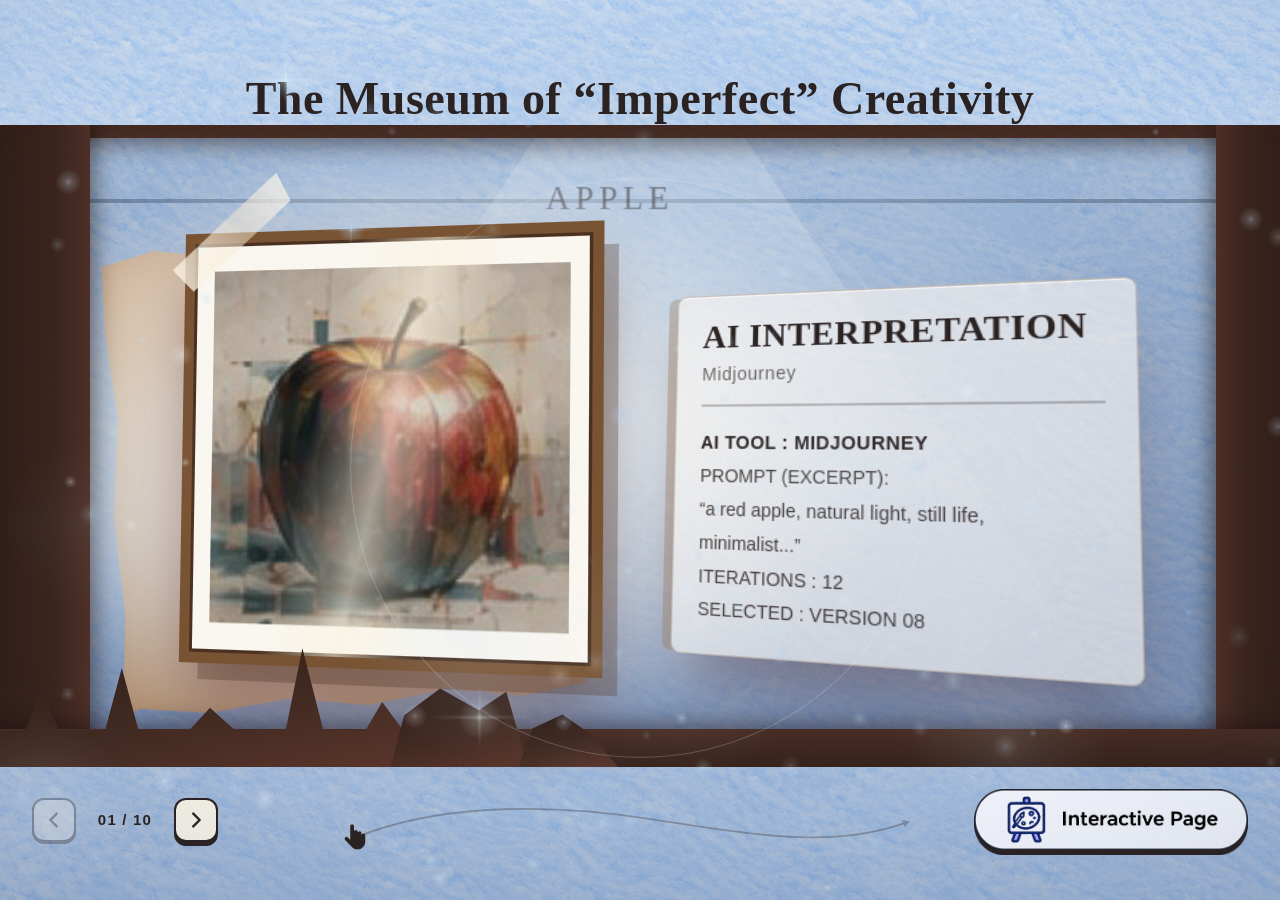
==== no-voice/index.html @ 08e8358e "The Museum of Imperfect Creativity - static site" ====
<!DOCTYPE html>
<html lang="en">
<head>
  <meta charset="UTF-8">
  <meta name="viewport" content="width=device-width, initial-scale=1.0">
  <title>The Museum of “Imperfect” Creativity</title>
  <link rel="stylesheet" href="style.css">
</head>
<body>

  <!-- 页面一：展厅，单件聚焦陈列 -->
  <section id="page-gallery" class="page is-active">
    <!-- 氛围粒子层：浮尘 / 光斑 / 换场爆发，纯 canvas 绘制，不吃点击 -->
    <canvas class="fx-canvas" id="fxCanvas" aria-hidden="true"></canvas>

    <h1 class="gallery-title">The Museum of “Imperfect” Creativity</h1>

    <div class="gallery">
      <!-- 3D 舞台：perspective 决定镜头焦距；.carousel 必须保持 preserve-3d，
           否则各层的 translateZ 会被压平，整套纵深就没了。
           展品由 script.js 生成，每件是一叠景深不同的平面，摄影机沿 Z 轴推进。 -->
      <div class="stage" id="stage">
        <!-- 展墙：整场展览共用的一面墙，不跟着展品换。
             挂镜线 + 踢脚线两条硬边横线是「这是一个房间」最省的交代，
             而且它们会随镜头轻微横移 —— 一眼就看得出镜头在动。 -->
        <div class="room" aria-hidden="true">
          <span class="room-wall"></span>
        </div>

        <div class="carousel" id="carousel">
          <button class="add-btn icon-btn" id="addBtn" type="button" aria-label="Submit Your Contribution">
            <img class="button-icon" src="image/button-contribute.png" alt="" draggable="false">
            <span class="add-tip">Submit Your Contribution</span>
          </button>
        </div>

        <!-- 前景剪影层 = 房间的边框。它永远挡在展品之前：
             天花横梁、左右门柱、地台、左下角探进来的一枝。
             硬边 + 投影 + 遮挡，这才是纵深；换场时它们按各自的速度横移，
             于是镜头一动，整个房间就在展品前面错开。 -->
        <div class="fg-layer" aria-hidden="true">
          <span class="fg fg-top"></span>
          <span class="fg fg-left"></span>
          <span class="fg fg-right"></span>
          <span class="fg fg-floor"></span>
          <!-- 最前排的一撮碎片剪影：永远压在展品之前。
               参考片里每一场都有一排深色剪影钉在画面下缘（观众 / 道具），
               那是最便宜也最有效的「我在前面还有一层」的交代。 -->
          <span class="fg fg-shard fg-shard-a"></span>
          <span class="fg fg-shard fg-shard-b"></span>
          <span class="fg fg-shard fg-shard-c"></span>
          <!-- 换场时横掠过去的撕纸：把上一件与下一件的交接整块盖掉 -->
          <span class="fg fg-wipe"></span>
        </div>
      </div>

      <!-- 换场闪光：换到下一件时的一记「快门」，压在展品之上、粒子之下 -->
      <div class="fx-flash" id="fxFlash" aria-hidden="true"></div>

      <div class="progress-bar">
        <!-- 分步导航：一格一步，走完展墙正好到投稿按钮 -->
        <div class="step-nav">
          <button class="step-btn" id="prevStep" type="button" aria-label="Previous work">
            <svg viewBox="0 0 24 24" aria-hidden="true"><path d="M15 5l-7 7 7 7"/></svg>
          </button>
          <p class="step-count" aria-live="polite"><span class="num" id="stepNow">05</span> / <span id="stepTotal">11</span></p>
          <button class="step-btn" id="nextStep" type="button" aria-label="Next work">
            <svg viewBox="0 0 24 24" aria-hidden="true"><path d="M9 5l7 7-7 7"/></svg>
          </button>
        </div>

        <!-- 手绘波浪进度条：小手随步进沿曲线移动 -->
        <svg class="progress" viewBox="0 0 1000 130" aria-hidden="true">
          <defs>
            <marker id="arrow" viewBox="0 0 10 10" refX="5" refY="5" markerWidth="4" markerHeight="4" orient="auto-start-reverse">
              <path d="M0 0L10 5L0 10z"/>
            </marker>
          </defs>
          <path class="progress-track" id="progressTrack" d="M40 95 C160 45 330 35 520 65 S820 110 930 70" marker-start="url(#arrow)" marker-end="url(#arrow)"/>
          <path class="progress-fill" id="progressFill" d="M40 95 C160 45 330 35 520 65 S820 110 930 70"/>
          <g class="progress-hand" id="progressHand">
            <!-- 透明圆：扩大小手的拖动热区 -->
            <circle r="26" fill="transparent"/>
            <g transform="translate(-20 -22) scale(0.04)">
              <path d="M846.742 373.124c-41.878 0-76.094 34.446-76.094 76.624v-89.406c0-42.178-34.198-76.623-76.094-76.623-41.86 0-76.076 34.445-76.076 76.623v-54.554c0-42.161-34.198-76.624-76.093-76.624-41.879 0-76.077 34.463-76.077 76.624V79.236c0-42.178-34.198-76.623-76.093-76.623-41.878 0-76.094 34.445-76.094 76.623v547.84l-89.865-90.535a78.742 78.742 0 0 0-111.616 0c-30.702 30.896-30.702 81.478 0 112.393L361.49 899.53c57.909 71.998 146.714 118.148 246.024 118.148 169.278 0 307.642-133.596 315.534-301.426h0.441V449.536c-0.653-41.737-34.869-76.412-76.747-76.412z"/>
            </g>
          </g>
        </svg>

        <button class="progress-icon" id="progressIcon" type="button" aria-label="Interactive Page">
          <img src="image/progress-button.png" alt="" width="1230" height="275" draggable="false">
        </button>
      </div>
    </div>
  </section>

  <!-- 页面二：画布，在碎片底图上自由涂画 -->
  <section id="page-detail" class="page">
    <header class="studio-head">
      <button class="icon-btn" id="backBtn" type="button" aria-label="Back" title="Back">
        <img class="button-icon" src="image/back.png" alt="" draggable="false">
        <span class="btn-tip">Back</span></button>
      <div class="studio-actions">
        <button class="icon-btn" id="downloadBtn" type="button" aria-label="Download" title="Download">
          <img class="button-icon" src="image/button-download.png" alt="" draggable="false">
          <span class="btn-tip">Download</span></button>
        <button class="icon-btn" id="uploadBtn" type="button" aria-label="Upload" title="Upload">
          <img class="button-icon" src="image/button-upload.png" alt="" draggable="false">
          <span class="btn-tip">Upload</span></button>
      </div>
    </header>

    <div class="studio-body">
      <img class="studio-logo" src="ico.png" alt="Broken jug">
      <!-- 两层画布：底层放碎片底图，上层是用户笔迹（橡皮只擦上层） -->
      <div class="canvas-wrap">
        <canvas id="baseCanvas" width="1200" height="800"></canvas>
        <canvas id="drawCanvas" width="1200" height="800"></canvas>
      </div>

      <div class="toolbar">
        <button class="tool-btn icon-btn is-active" type="button" data-tool="pencil" aria-label="Pencil" title="Pencil" aria-pressed="true">
          <img class="button-icon" src="image/button-brush.png" alt="" draggable="false">
          <span class="btn-tip">Pencil</span></button>
        <button class="tool-btn icon-btn" type="button" data-tool="eraser" aria-label="Eraser" title="Eraser" aria-pressed="false">
          <img class="button-icon" src="image/button-eraser.png" alt="" draggable="false">
          <span class="btn-tip">Eraser</span></button>
      </div>
    </div>
  </section>

  <!-- 上传弹窗：Reflection 表单 -->
  <div class="modal" id="reflectModal">
    <form class="modal-box" id="reflectForm">
      <button class="modal-close" id="modalClose" type="button" aria-label="Close">
        <svg viewBox="0 0 24 24"><path d="M6 6l12 12M18 6L6 18"/></svg>
      </button>

      <p class="modal-step">REFLECTION</p>
      <h2 class="modal-title">What influenced your design?</h2>

      <p class="modal-label">Select one or more</p>
      <!-- 云朵选项由 script.js 生成 -->
      <div class="cloud-options" id="cloudOptions"></div>

      <p class="modal-label">Tell us more (optional)</p>
      <div class="story-box">
        <textarea id="storyInput" maxlength="300" placeholder="Share the story, feeling, or idea behind your design..."></textarea>
        <span class="story-count" id="storyCount">0 / 300</span>
      </div>

      <p class="modal-label">Add reference images (optional)</p>
      <label class="dropzone" id="dropzone">
        <input type="file" id="fileInput" accept="image/png,image/jpeg" multiple hidden>
        <svg viewBox="0 0 24 24"><path d="M12 15V4M7 9l5-5 5 5M5 15v5h14v-5"/></svg>
        <strong>Click to upload or drag images here</strong>
        <small>JPG, PNG : Max 10 MB</small>
      </label>
      <div class="thumbs" id="thumbs"></div>

      <div class="modal-actions">
        <button class="pill-btn" id="skipBtn" type="button">Skip</button>
        <button class="pill-btn is-primary" type="submit">Submit</button>
      </div>
    </form>
  </div>

  <!-- 对比弹窗：提交 Reflection 后出现，人类作品 vs 两个 AI 版本 -->
  <div class="modal" id="compareModal">
    <div class="modal-box compare-box">
      <button class="modal-close" id="compareClose" type="button" aria-label="Close">
        <svg viewBox="0 0 24 24"><path d="M6 6l12 12M18 6L6 18"/></svg>
      </button>

      <div class="compare-cols">
        <div class="compare-col">
          <h3>YOUR INTERPRETATION</h3>
          <p class="compare-sub">&nbsp;</p>
          <div class="compare-img"><img id="humanImg" src="image/ai-human.png" alt="Human interpretation"></div>
          <!-- NOTE: 常显，用户填写的内容展示在下方 -->
          <div class="compare-info" id="humanInfo">
            <p>NOTE:<br><span id="humanNote"></span></p>
          </div>
        </div>
        <div class="compare-col">
          <h3>AI INTERPRETATION</h3>
          <p class="compare-sub">ChatGPT</p>
          <div class="compare-img"><img src="image/ai-chatgpt.jpg" alt="ChatGPT interpretation"></div>
          <div class="compare-info">
            <p>AI TOOL: CHATGPT</p>
            <p>PROMPT (EXCERPT)::<br>"Turn the pottery shard into a handmade brooch with ribbon, flower and safety pin..."</p>
            <p>ITERATIONS: 6</p>
            <p>SELECTED: VERSION 02</p>
          </div>
        </div>
        <div class="compare-col">
          <h3>AI INTERPRETATION</h3>
          <p class="compare-sub">Midjourney</p>
          <div class="compare-img"><img src="image/ai-midjourney.jpg" alt="Midjourney interpretation"></div>
          <div class="compare-info">
            <p>AI TOOL: MIDJOURNEY</p>
            <p>PROMPT (EXCERPT)::<br>"Reimagine the pottery shard as a small floating garden with moss, flowers and miniature steps..."</p>
            <p>ITERATIONS: 8</p>
            <p>SELECTED: VERSION 05</p>
          </div>
        </div>
      </div>

      <div class="modal-actions">
        <button class="pill-btn" id="compareSkip" type="button">Skip</button>
        <button class="pill-btn is-primary" id="compareUpload" type="button">Upload</button>
      </div>
    </div>
  </div>

  <div class="toast" id="toast"></div>

  <!-- 转场动画：点击进度条右侧图标后全屏播放，结束进入页面二 -->
  <!-- 无音效版：视频加 muted，转场全程静音 -->
  <video class="transition-video" id="transitionVideo" src="transition.mp4" preload="auto" playsinline muted></video>

  <script src="shard-data.js"></script>
  <script src="script.js"></script>
  <script src="particles.js"></script>
</body>
</html>
---- no-voice/style.css ----
* {
  margin: 0;
  padding: 0;
  box-sizing: border-box;
}

:root {
  --ink: #2b2222;   /* 墨色：文字、线条 */
  --paper: #2c5f9a; /* 水彩蓝主色（背景纸与强调色共用） */

  /* 页面纸的水洗层。纹理图本身偏亮，光调 --paper 是调不出深蓝的：
     背景用的是 background-blend-mode: luminosity，亮度完全由纹理决定，
     把 --paper 调暗只会让 B 通道一路削顶，渲染结果几乎不动（实测 9 个候选色
     渲染出来都是 rgb(20x,22x,255) 这一档）。所以额外压一层固定定位的深蓝水洗 ——
     它同时给整站定调：冷蓝统一压一遍，暖木框 / 牛皮纸才读得成「刻意的对比」，
     而不是「两种颜色撞在一起」。
     用 fixed 是为了让 .room / #page-detail 和 body 落在同一个水洗坐标系里，
     三块背景才像同一张纸。 */
  --wash: linear-gradient(180deg,
            rgba(26, 58, 110, 0.10) 0%,
            rgba(22, 50, 100, 0.17) 52%,
            rgba(18, 44, 94, 0.26) 100%);

  /* 米纸：所有浅色界面 / 卡面。比纯白暖一档，和牛皮纸裱板（#d8bb9e → #b3916f）、
     木框（#7a5433）同族 —— 冷蓝配暖白才成体系，纯白只会把两边都衬得发灰。 */
  --rice: #f7f3ea;
  --rice-deep: #ece6da;
  --line: #a3b4c6;
  /* 图标资产是当年按桃粉主题出的图（粉色 hue≈347）。整站换成蓝之后，
     用一次色相旋转把它们统一到 hue≈212，深色的勾线几乎不受影响
     （近无彩色，转色相看不出来）。想回粉色，把这个值删掉即可。 */
  --icon-hue: hue-rotate(-135deg);
  /* 转场视频（118bb….mp4）的背景是**烘焙在画面里的**粉色水彩纸 —— 那个 mp4 就是最终
     资产，没有工程文件可以重出，所以只能在播放时用色相旋转把它转蓝。
     角度是按「页面纸实测色」反解出来的：视频粉底 rgb(255,206,216) 经 -125deg 落到
     h≈212.8，正好压住页面纸的 h=212.9。再补一道 saturate(0.72)，把 82% 的饱和度
     收到 57% —— 页面纸是 56%。只转色相的话视频会比整站蓝「艳一档」。
     视频里的勾线和陶片是近无彩色（黑白灰），色相旋转和去饱和对它们都是无操作。
     ⚠ 它和 --icon-hue 的角度**不一样**（-125 vs -135），别图省事合并成一个变量：
     hue-rotate 是矩阵近似，同样是 hue≈347 的粉，「图标那种高饱和」和「视频纸这种
     极浅（l≈90%）」转同样的角度会落到不同的蓝上，各测各的才对得上。
     页面纸再改色的话，这两个数都要重新量（--wash 的水洗浓度也算在内）。 */
  --video-hue: hue-rotate(-125deg) saturate(0.72);
}

html,
body {
  height: 100%;
  overflow: hidden;
  /* 蓝色水彩纸背景图铺满。
     background-blend-mode: luminosity = 「保留纸纹的明暗，色相与饱和度取 --paper 的蓝」，
     所以 background.png 里那些水彩的笔触、颗粒、水渍一分没少，只是整张纸换了颜色。
     想换别的颜色，改 --paper 一个值就够了，纹理不用重新出图。 */
  background: var(--wash) fixed,
    var(--paper) url("background.png") center / cover no-repeat fixed;
  background-blend-mode: normal, luminosity;
  color: var(--ink);
  font-family: "Helvetica Neue", Arial, sans-serif;
}

svg {
  fill: none;
  stroke: currentColor;
  stroke-width: 1.6;
  stroke-linecap: round;
  stroke-linejoin: round;
}

button {
  border: none;
  background: none;
  color: inherit;
  cursor: pointer;
}

/* 两个页面叠放，只显示当前页 */
.page {
  position: fixed;
  inset: 0;
  display: none;
}

.page.is-active {
  display: flex;
  flex-direction: column;
}

/* ========== 页面一：展厅 ========== */
.gallery-title {
  padding-top: 8vh;
  text-align: center;
  font-family: Georgia, "Times New Roman", serif;
  font-size: clamp(28px, 3.6vw, 52px);
  font-weight: 700;
  letter-spacing: 0.01em;
}

.gallery {
  position: relative;
  flex: 1;
  min-height: 0;
  display: flex;
  flex-direction: column;
  gap: 12px;
  padding-bottom: 40px;
}

/* 3D 舞台。焦距写死在这里，script.js 里的 PERSP 必须与它一致（透视放大倍率 m = P / (P - z)） */
.stage {
  position: relative;
  flex: 1;
  min-height: 0;
  perspective: 900px;
  perspective-origin: 50% 48%;
}

/* 展区：整场共用的一面墙。硬边的挂镜线 + 踢脚线把它交代成「一个房间」，
   而且它随镜头轻微横移、换场时微微推近 —— 镜头一动，墙先给出反馈。
   水彩纹理铺在 .room 上而不是 .room-wall 上：.room 就是展区的尺寸，
   cover 解出来的纹理比例和 body 那张纸完全一致 —— 同一张纸的同一个比例，
   才读得出「墙是这张纸往里凹进去的一块」。铺在放大的 .room-wall 上会放大 1.4 倍，
   颗粒一粗就变成另一种材质了。 */
.room {
  position: absolute;
  inset: 0;
  overflow: hidden;
  pointer-events: none;
  background: var(--wash) fixed,
    var(--paper) url("background.png") center / cover no-repeat fixed;
  background-blend-mode: normal, luminosity;
}

.room-wall {
  position: absolute;
  left: -22%;
  right: -22%;
  top: -20%;
  bottom: -20%;
  /* 墙不是另一种材质，它就是同一张水彩纸往里凹进去的一块 —— 所以这里只叠一层
     半透明蓝墨把它压暗，纹理直接从 .room 透上来。
     （这里千万别用不透明底色：那会把 .room 的水彩纹理整个盖死，
       整屏最大的一块背景就退化成一条纯色渐变。）
     不压暗就看不出这是「另一面」，而那正是纵深的第一层；上浅下深是墙面的自然受光。
     压暗层跟着墙一起位移（26px），纹理不动 —— 差 26px，眼睛看不出来。 */
  background: linear-gradient(180deg,
              rgba(22, 46, 88, 0.08) 0%,
              rgba(20, 44, 86, 0.17) 30%,
              rgba(18, 40, 84, 0.27) 68%,
              rgba(14, 34, 78, 0.37) 100%);
  translate: calc(var(--fgs, 0) * 26px) 0;
  transition: scale 0.75s cubic-bezier(0.16, 1, 0.3, 1);
}

/* 挂镜线：墙上的一条硬边横线，在画框上沿之上一点 */
.room-wall::before {
  content: '';
  position: absolute;
  left: 0;
  right: 0;
  top: 22.5%;
  height: 4px;
  background: rgba(58, 78, 104, 0.42);
  box-shadow: 0 10px 14px -8px rgba(48, 66, 92, 0.4);
}

/* 打在作品后面的一团射灯光：墙被照亮，画框才有「挂上去」的重量。
   光偏冷白 —— 墙已经是蓝的，再打暖光会把墙面染回灰黄，「整站蓝」就断在这一块 */
.room-wall::after {
  content: '';
  position: absolute;
  left: 50%;
  top: 46%;
  width: 62%;
  height: 76%;
  translate: -50% -50%;
  background: radial-gradient(closest-side,
              rgba(238, 248, 255, 0.55),
              rgba(226, 240, 255, 0.2) 62%,
              rgba(220, 236, 255, 0) 100%);
}

/* 从天花往下洒的一道光锥：上窄下宽。
   一条收敛的斜边比十条渐变都管用 —— 它是这套纵深里最省的「空间透视」线索，
   观众一眼就知道自己站在一个有顶、有地、有进深的屋子里。
   必须用 ::after 不能用 ::before：::before 在树序上排在 .room-wall 前面，
   画出来会被墙体那层压暗糊掉 —— 改版前 .room-wall 还是不透明底色时，
   这道光锥是被整块盖死的（染色探针实测 0/5 命中，等于从来没渲染过）。
   ::after 排在 .room-wall 之后、又排在 .carousel 之前，正好「墙之上、展品之下」。 */
.room::after {
  content: '';
  position: absolute;
  left: 50%;
  top: -6%;
  width: 92%;
  height: 110%;
  translate: -50% 0;
  clip-path: polygon(44% 0, 56% 0, 96% 100%, 4% 100%);
  /* 透明度必须压得很低：这道光是压在墙的水彩纹理「上面」的，
     亮到 0.5 就把中段墙面糊成一片白，水彩质感当场消失。
     0.26 是「一眼看出有道光」和「纹理还在」之间的那个点。 */
  background: linear-gradient(180deg,
              rgba(240, 250, 255, 0.26),
              rgba(228, 242, 255, 0.10) 46%,
              rgba(220, 238, 255, 0) 86%);
  pointer-events: none;
}

/* 换场时墙微微推近 —— 镜头在往前走 */
.gallery.is-moving .room-wall {
  scale: 1.035;
}

/* preserve-3d 是整套纵深的前提：少了它，子元素的 translateZ 会被压平，
   所有平面就都贴在同一个面上——那正是「看起来只是平面图片交替」的根因 */
.carousel {
  position: absolute;
  inset: 0;
  /* z-index: 0 只用来把它锁成一个层叠上下文，保证后面前景层一定画在它之上。
     注意：z-index 不会压平 preserve-3d（会压平的是 opacity / filter / overflow 那些），
     所以 3D 排序照旧。 */
  z-index: 0;
  transform-style: preserve-3d;
  user-select: none;
}

/* ============================================================
   展品 = 一叠景深不同的平面
   .plane      只负责「站在 3D 空间的哪个位置」（transform 留给 translateZ）
   .plane-inner 承载全部视觉，CSS 动画可以自由动它的 scale / translate / opacity，
                不会和每帧由 JS 写入的定位打架
   横向视差由 --bgx / --plx / --fgx 三个自定义属性喂进来（JS 每帧写一次，整棵子树共享）
   ============================================================ */
.card {
  position: absolute;
  left: 50%;
  top: 50%;
  width: 760px;
  height: 400px;
  cursor: pointer;
  /* 卡片内部也要在同一个 3D 空间里排序 */
  transform-style: preserve-3d;
}

.plane {
  position: absolute;
  left: 50%;
  top: 50%;
}

.plane-inner {
  width: 100%;
  height: 100%;
}

/* 远景（z = -380）：这一层不再画墙（墙是常驻的 .room-wall），
   只负责把组名挂在展品上方，并给出「离墙最远的一层」的视差位移。
   组名跟着远墙走，所以换场时它比画框慢半拍 —— 层次就是这么分出来的。 */
.plane-back {
  width: 1240px;
  height: 620px;
  transform: translate(-50%, -50%) translateZ(-380px);
  translate: calc(var(--bgx, 0) * 1px) 0;
  pointer-events: none;
}

.plane-back .plane-inner {
  position: relative;
}

/* 组名：章节标题浮在展墙上。跟着远墙走，所以换场时比画框慢半拍 */
.plane-group {
  position: absolute;
  left: 50%;
  top: -40px;
  transform: translateX(-50%);
  font-family: Georgia, "Times New Roman", serif;
  font-size: 44px;
  letter-spacing: 0.16em;
  color: rgba(43, 34, 34, 0.5);
  white-space: nowrap;
}

/* 中景（z = 0）：画框本体，也就是对焦平面，整幅作品最清晰 */
.plane-frame {
  width: 400px;
  height: 400px;
  /* 画框不是正对镜头的，它朝右前方微微转过来一点（rotateY 为负 = 右边离观众更近）。
     这一点点角度让画框的左右两条竖边长度不一样 —— 浏览器替我们做的透视除法，
     比任何手画的梯形都准，也是「这块画框插在空间里」最直接的交代。
     幅度刻意压得很小：0.5° 级别看不出，5° 以上就开始像渲染出错。 */
  transform: translate(calc(-50% - 190px), -50%) translateZ(0) rotateY(-8deg) rotateX(1.5deg);
}

/* 裱纸（z = -150）：画框其实是裱在一张牛皮纸上挂上去的。
   它比画框大一圈、朝上左歪一点，于是画框四周露出一条不规则的纸边 ——
   「一件作品是好几张纸叠出来的」这句话，靠的就是这一层。
   视差系数取 0.6：它比画框慢、比组名快，正好卡在两者中间。 */
.plane-mount {
  width: 500px;
  height: 500px;
  /* 朝上左错开：画框挂在纸的右下角，纸的上沿与左边露出一条不规则的纸边。
     两张纸各自错开一点点，才是「一叠纸」；同心叠放只会读成一张纸描了边。 */
  transform: translate(calc(-50% - 278px), calc(-50% + 30px)) translateZ(-150px) rotate(-3deg);
  translate: calc(var(--bgx, 0) * 0.6px) 0;
  pointer-events: none;
}

.plane-mount .plane-inner {
  background: linear-gradient(158deg, #d8bb9e 0%, #c8a888 48%, #b3916f 100%);
  /* 撕出来的纸边：不等距的锯齿，避免读成齿轮 */
  clip-path: polygon(0.6% 3.2%, 12% 0.4%, 27% 2.6%, 44% 0.2%, 61% 3.4%, 78% 0.6%, 92% 2.8%, 99.4% 1.2%,
                     99.8% 21%, 97.6% 42%, 99.9% 63%, 98.2% 82%, 99.5% 97.4%,
                     86% 99.6%, 70% 97.2%, 53% 99.9%, 36% 97.6%, 19% 99.8%, 4% 98.2%, 0.2% 99.4%,
                     1.8% 78%, 0.4% 57%, 2.4% 36%, 0.6% 17%);
  box-shadow: 0 30px 46px -14px rgba(96, 52, 52, 0.5),
              inset 0 0 60px rgba(120, 74, 48, 0.28);
}

/* 一角胶带：把画框粘在裱纸上。拼贴语言里最便宜的一笔，
   但它一句话就把「画框是贴上去的一张纸」说完了。 */
.frame-tape {
  position: absolute;
  left: -20px;
  top: -16px;
  width: 136px;
  height: 34px;
  rotate: -39deg;
  background: linear-gradient(96deg,
              rgba(255, 248, 232, 0.78),
              rgba(250, 236, 212, 0.5) 58%,
              rgba(255, 250, 238, 0.72) 100%);
  box-shadow: 0 4px 9px -4px rgba(96, 52, 52, 0.5);
  clip-path: polygon(0 12%, 100% 0, 96% 88%, 3% 100%);
  pointer-events: none;
}

/* 前景平面（z = +150）：展签牌浮在画框之前，向右下错开、微微转向观众。
   它和画框的视差位移不同，于是同一件作品内部也读得出纵深。
   rotateY / rotateX 交给浏览器的透视除法去做梯形收缩 —— 牌子的左右两条边
   长度不一样，一眼就是「插在空间里的一块牌子」，而不是贴在画面上的一个矩形 */
.plane-plate {
  width: 330px;
  transform: translate(calc(-50% + 225px), calc(-50% + 18px)) translateZ(150px) rotateY(-17deg) rotateX(5deg);
  translate: calc(var(--plx, 0) * 1px) 0;
}

/* 展签牌本身是一块实体牌子：底色 + 细边 + 投影。
   它压在远墙之前，是「这一层离观众更近」最直观的交代 */
.plane-plate .plane-inner {
  padding: 18px 20px 20px;
  border: 1px solid rgba(122, 84, 51, 0.28);
  border-radius: 8px;
  background: rgba(255, 250, 245, 0.62);
  box-shadow: -9px 0 0 -2px rgba(150, 112, 78, 0.35),   /* 纸片厚度：朝左的一条硬边 */
              0 26px 40px -10px rgba(96, 52, 52, 0.4),
              inset 0 1px 0 rgba(255, 255, 255, 0.7);
}

.plane-plate h3 {
  font-family: Georgia, "Times New Roman", serif;
  font-size: 26px;
  font-weight: 700;
  letter-spacing: 0.02em;
}

.plate-sub {
  margin-top: 6px;
  font-size: 14px;
  letter-spacing: 0.04em;
  color: rgba(43, 34, 34, 0.65);
}

.plate-info {
  margin-top: 16px;
  padding-top: 16px;
  border-top: 2px solid rgba(43, 34, 34, 0.25);
  font-size: 14px;
  line-height: 1.85;
  color: rgba(43, 34, 34, 0.85);
}

.plate-info strong {
  display: block;
  font-weight: 700;
  letter-spacing: 0.03em;
  color: var(--ink);
}

/* 画框：棕色木框 + 米色卡纸 */
.card-frame {
  position: relative;
  overflow: hidden;
  width: 100%;
  height: 100%;
  display: flex;
  align-items: center;
  justify-content: center;
  padding: 20px;
  border: 10px solid #7a5433;
  background: #fdfaf4;
  /* 两层投影缺一不可：
     ① 12px 12px 0 的硬投影 = 纸片的厚度（剪纸拼贴的招牌）；
     ② 大半径软投影 = 它离墙板有多远。
     只有软投影会像贴图，只有硬投影会像贴纸，两个叠在一起才有「实体挂在空中」的感觉 */
  box-shadow: inset 0 0 0 2px #4a3020,
              12px 14px 0 -3px rgba(74, 48, 32, 0.26),
              0 26px 40px -10px rgba(96, 52, 52, 0.5);
  /* 只动 box-shadow，不碰 transform */
  transition: box-shadow 0.5s cubic-bezier(0.16, 1, 0.3, 1);
}

.card.is-center .card-frame {
  box-shadow: inset 0 0 0 3px #4a3020,
              16px 18px 0 -3px rgba(74, 48, 32, 0.3),
              0 38px 60px -8px rgba(96, 52, 52, 0.56);
}

.card-frame img {
  display: block;
  width: 100%;
  height: 100%;
  /* 小幅作品（01–03 只有 ~200px）也撑满卡纸，保证每件展品视觉大小一致 */
  object-fit: contain;
  pointer-events: none;
}

/* 对焦平面身后的一圈暖光，像展厅里打在作品上的射灯。
   ::before / ::after 用负 z-index 沉到画框背后（.plane 有 transform，层叠上下文不外溢） */
.plane-frame .plane-inner::before {
  content: '';
  position: absolute;
  left: 50%;
  top: 50%;
  width: 900px;
  height: 560px;
  translate: -50% -50%;
  border-radius: 50%;
  background: radial-gradient(closest-side, rgba(244, 250, 255, 0.95), rgba(244, 250, 255, 0));
  opacity: 0;
  transition: opacity 0.6s cubic-bezier(0.16, 1, 0.3, 1);
  pointer-events: none;
  z-index: -1;
}

.plane-frame .plane-inner::after {
  content: '';
  position: absolute;
  left: 50%;
  top: 50%;
  width: 1120px;
  height: 700px;
  translate: -50% -50%;
  border-radius: 50%;
  background:
    radial-gradient(closest-side, rgba(255, 226, 176, 0.34), rgba(255, 226, 176, 0) 72%),
    radial-gradient(closest-side at 34% 62%, rgba(186, 216, 255, 0.3), rgba(186, 216, 255, 0) 70%);
  opacity: 0;
  transition: opacity 0.8s cubic-bezier(0.16, 1, 0.3, 1);
  pointer-events: none;
  z-index: -2;
  animation: aurora 7s ease-in-out infinite;
}

.card.is-center .plane-frame .plane-inner::before,
.card.is-center .plane-frame .plane-inner::after {
  opacity: 1;
}

@keyframes aurora {
  0%, 100% { scale: 1;    rotate: 0deg; }
  50%      { scale: 1.06; rotate: 4deg; }
}

/* 换场流光：作品被推到正中时，画框上掠过一道斜向高光 */
.card.is-center .card-frame::after {
  content: '';
  position: absolute;
  inset: 0;
  background: linear-gradient(104deg,
              rgba(255, 255, 255, 0) 34%,
              rgba(255, 246, 226, 0.62) 50%,
              rgba(255, 255, 255, 0) 66%);
  animation: sheen 1.1s cubic-bezier(0.3, 0, 0.2, 1);
  pointer-events: none;
}

@keyframes sheen {
  from { opacity: 0; translate: -110% 0; }
  22%  { opacity: 1; }
  to   { opacity: 0; translate: 110% 0; }
}

/* ---------- 到达与离场的分镜 ----------
   动画只动 scale / translate / opacity，全部落在 .plane-inner 上，
   所以永远不会和 JS 每帧写入的 transform 抢属性 */
.card.is-center .plane-inner {
  animation: planeSettle 0.78s cubic-bezier(0.16, 1, 0.3, 1) backwards;
}

/* 入场的次序：墙板先亮 → 画框落定 → 展签牌从右侧插进来 → 最近的那张撕纸最后归位。
   四层不同时到达，才读得出「一件作品是一叠纸片拼起来的」。
   触发点在换场走到一半时（那时撕纸正好把画面盖住），所以整段入场是在纸后面完成的，
   纸一让开，新的一件已经站好了。 */
.card.is-center .plane-back .plane-inner   { animation-delay: 0s; }
.card.is-center .plane-mount .plane-inner  { animation-delay: 0.06s; }
.card.is-center .plane-frame .plane-inner  { animation-delay: 0.1s; }
.card.is-center .plane-plate .plane-inner  { animation-name: plateIn; animation-delay: 0.22s; }

/* 离场：这件已经被镜头推过去了。各层以不同速度散开 ——
   读起来是「镜头从这叠纸片中间穿了过去」，而不是「这张图淡出了」 */
.card.is-past .plane-inner {
  animation: planeOut 0.7s cubic-bezier(0.5, 0, 0.75, 0) forwards;
}

.card.is-past .plane-plate .plane-inner { animation-name: plateOut; }

@keyframes planeSettle {
  from { scale: 0.93; translate: 0 30px; }
  to   { scale: 1;    translate: 0 0; }
}

@keyframes plateIn {
  from { scale: 0.94; translate: 62px 16px; }
  to   { scale: 1;    translate: 0 0; }
}


@keyframes planeOut {
  from { scale: 1;    translate: 0 0; }
  to   { scale: 1.34; translate: 0 -34px; }
}

@keyframes plateOut {
  from { scale: 1;   translate: 0 0; }
  to   { scale: 1.3; translate: 104px 28px; }
}


/* 整场离场（进转场视频）：各层一起淡下去，只动 opacity */
#page-gallery.is-leaving .plane-inner {
  opacity: 0;
  transition: opacity 0.5s cubic-bezier(0.4, 0, 0.6, 1);
}

/* ============================================================
   前景剪影层 = 房间的边框，永远挡在展品之前。
   纵深不靠模糊，靠「硬边 + 投影 + 遮挡 + 视差」——
   和参考片子里那些剪纸层是同一套语言。
   换场时有一张撕纸横掠过去把交接整块盖住：这是「遮挡」，不是虚化。
   ============================================================ */
.fg-layer {
  position: absolute;
  inset: 0;
  z-index: 1;
  pointer-events: none;
  overflow: hidden;
}

/* 每个前景件都是硬边色块，不是渐隐的光晕 ——
   有边才挡得住东西，挡得住东西才有「它在前面」这回事 */
.fg {
  position: absolute;
  display: block;
  transition: scale 0.75s cubic-bezier(0.16, 1, 0.3, 1);
}

/* 天花横梁：房间的上沿。下沿一条硬边 + 往下投的影，
   把展品顶部压掉一条，观众立刻知道自己是站在一个空间里抬头看 */
.fg-top {
  left: -8%;
  right: -8%;
  top: -14%;
  height: 16%;
  background: linear-gradient(180deg, #2a1814 0%, #3a241d 68%, #482d24 100%);
  box-shadow: 0 18px 24px -14px rgba(26, 12, 8, 0.6);
  translate: 0 calc(var(--fgs, 0) * -30px);
}

/* 左门柱：硬边 + 朝右投的影。换场时它横移得比展品快，遮挡关系就变了 */
.fg-left {
  left: -4%;
  top: -16%;
  bottom: -16%;
  width: 11%;
  background: linear-gradient(90deg, #2a1814 0%, #3a241d 74%, #4e3027 100%);
  box-shadow: 16px 0 22px -12px rgba(26, 12, 8, 0.55);
  translate: calc(var(--fgs, 0) * 104px) 0;
}

/* 右门柱：比左边窄一点，别把展签压掉 */
.fg-right {
  right: -4%;
  top: -16%;
  bottom: -16%;
  width: 9%;
  background: linear-gradient(270deg, #2a1814 0%, #3a241d 74%, #4e3027 100%);
  box-shadow: -16px 0 22px -12px rgba(26, 12, 8, 0.55);
  translate: calc(var(--fgs, 0) * -80px) 0;
}

/* 地台：房间的下沿。一条硬边横带压住画面底边，
   和天花横梁一起把画面框成一个「房间」而不是一张背景图 */
.fg-floor {
  left: -8%;
  right: -8%;
  bottom: -8%;
  height: 14%;
  background: linear-gradient(180deg, #482d24 0%, #3a241d 34%, #241411 100%);
  box-shadow: 0 -16px 22px -12px rgba(26, 8, 12, 0.5);
  translate: 0 calc(var(--fgs, 0) * 20px);
}

/* 最前排的一撮碎片剪影：钉在画面下缘，永远压在展品之前。
   有形状的剪影才像「一件东西」，一团渐变只会被当成背景上的脏点，
   所以每个都用 clip-path 切出硬边轮廓。 */
.fg-shard {
  bottom: 0;
  background: linear-gradient(168deg, #2c1a16 0%, #422a21 58%, #5b362b 100%);
  filter: drop-shadow(-7px -9px 14px rgba(24, 11, 8, 0.5));
  translate: calc(var(--fgs, 0) * 132px) 0;
}

.fg-shard-a {
  left: 0;
  width: 420px;
  height: 142px;
  /* 最高的一峰刻意落在 72% 处，也就是画面里那件作品左下角的正前方 ——
     剪影咬进画框一角，遮挡关系一眼可见。这才是「前景元素」：
     不是装饰性地摆在角落，而是真的挡住后面的东西。 */
  clip-path: polygon(0% 100%, 0% 74%, 6% 74%, 10% 46%, 14% 74%, 25% 74%, 29% 30%, 33% 74%,
                     45% 74%, 50% 58%, 56% 74%, 68% 74%, 72% 16%, 77% 74%, 87% 74%,
                     91% 54%, 96% 74%, 100% 74%, 100% 100%);
}

.fg-shard-b {
  left: 30.5%;
  width: 138px;
  height: 84px;
  clip-path: polygon(0% 100%, 10% 38%, 36% 6%, 64% 32%, 84% 10%, 100% 100%);
}

.fg-shard-c {
  left: 40.5%;
  width: 100px;
  height: 54px;
  clip-path: polygon(0% 100%, 14% 28%, 44% 2%, 72% 38%, 100% 100%);
}

/* 换场：一张撕纸横掠过去，把交接整块盖住。用 CSS 动画，时长由 JS 按本次推镜长度喂进来。
   纸宽 210%、行程 -120% → 120%，算下来它在进度 f≈0.34 到 f≈0.55 之间
   完全盖住整个舞台 —— 而镜头正好在 f=0.5 穿过中点，于是「换掉」这件事
   发生在纸背后：观众看到的是纸扫过去之后，新的一件已经在位。 */
.fg-wipe {
  left: -27%;
  top: -22%;
  bottom: -22%;
  width: 210%;
  background:
    /* 撕裂的纤维会挂光：两条撕口各描一道暖色细边 */
    linear-gradient(90deg, rgba(255, 216, 188, 0.4) 0 0.35%, rgba(255, 216, 188, 0) 2.2%),
    linear-gradient(270deg, rgba(255, 216, 188, 0.4) 0 0.35%, rgba(255, 216, 188, 0) 2.2%),
    repeating-linear-gradient(94deg, rgba(255, 236, 220, 0.05) 0 3px, rgba(255, 236, 220, 0) 3px 13px),
    linear-gradient(96deg,
      #2a1814 0%, #3e261f 28%, #58342a 58%, #7e4a39 88%,
      #cf9a83 96%, #f4d6c0 100%);
  /* 撕口：上下两条平边留在画面外，左右两条是撕裂线。
     锯齿的间距和深度都刻意不等距 —— 等距的三角会读成「齿轮」，不是撕纸 */
  clip-path: polygon(0% 0%, 1.2% 7%, 0.3% 14%, 2.6% 21%, 0.9% 28%, 1.8% 35%, 0.2% 42%, 3.1% 49%,
                     1.4% 56%, 0.6% 63%, 2.2% 70%, 0.4% 77%, 2.9% 84%, 1.1% 91%, 2.4% 100%,
                     97.6% 100%, 99.1% 93%, 96.8% 86%, 99.4% 79%, 97.2% 72%, 98.6% 65%, 96.4% 58%, 99.5% 51%,
                     97.8% 44%, 98.2% 37%, 96.6% 30%, 99.3% 23%, 97.4% 16%, 98.8% 9%, 97.1% 0%);
  opacity: 0;
  translate: -120% 0;
}

.fg-layer.is-wiping .fg-wipe {
  opacity: 1;
  animation: wipeAcross var(--wipe-dur, 0.9s) cubic-bezier(0.4, 0.05, 0.6, 0.95);
}

@keyframes wipeAcross {
  from { translate: -120% 0; }
  to   { translate: 120% 0; }
}

/* 往回走时，纸从另一边扫过来，方向感才对得上 */
.fg-layer.is-wiping.is-back .fg-wipe {
  animation-name: wipeAcrossBack;
}

@keyframes wipeAcrossBack {
  from { translate: 120% 0; }
  to   { translate: -120% 0; }
}

/* 换场中：前景整体向观众压近，制造「掠过」的速度感。
   撕纸不参与 —— 它有自己的行程，多一层 scale 会把覆盖率算乱 */
.gallery.is-moving .fg:not(.fg-wipe) {
  scale: 1.06;
}

/* 换场闪光：换到下一件时的一记「快门」 */
.fx-flash {
  position: fixed;
  inset: 0;
  z-index: 1;
  pointer-events: none;
  opacity: 0;
  background: radial-gradient(58% 58% at 50% 46%,
              rgba(255, 250, 240, 0.8),
              rgba(255, 240, 226, 0.26) 55%,
              rgba(255, 236, 226, 0) 100%);
}

.fx-flash.is-on {
  animation: shutter 0.5s cubic-bezier(0.16, 1, 0.3, 1);
}

@keyframes shutter {
  0%   { opacity: 0;    scale: 1.14; }
  16%  { opacity: 0.85; }
  100% { opacity: 0;    scale: 1; }
}

/* 独立底栏：波浪进度条自身居中，交互按钮靠右 */
.progress-bar {
  /* 展墙 .carousel 是定位元素（position: relative），定位元素默认绘制在静态元素之上，
     会把整条底栏盖住——按钮点不到、小手拖不动。这里把底栏抬到展墙之上修掉。 */
  position: relative;
  z-index: 2;
  display: grid;
  grid-template-columns: minmax(0, 1fr) min(620px, 50vw) minmax(0, 1fr);
  align-items: center;
  gap: 24px;
  flex-shrink: 0;
  margin: 0 32px;
}

.progress {
  grid-column: 2;
  display: block;
  width: 100%;
  height: auto;
  pointer-events: none;
}

/* ===== 分步导航：落在底栏左栏（原本空着的那一格） ===== */
.step-nav {
  grid-column: 1;
  display: flex;
  align-items: center;
  gap: 10px;
}

.step-btn {
  width: 44px;
  height: 44px;
  display: grid;
  place-items: center;
  padding: 0;
  border: 2px solid var(--ink);
  border-radius: 12px;
  background: var(--rice);
  box-shadow: 0 4px 0 var(--ink);
  cursor: pointer;
  transition: background 0.15s, box-shadow 0.15s, translate 0.15s;
}

.step-btn svg {
  width: 22px;
  height: 22px;
  fill: none;
  stroke: var(--ink);
  stroke-width: 2.6;
  stroke-linecap: round;
  stroke-linejoin: round;
}

@media (hover: hover) {
  .step-btn:not(:disabled):hover {
    background: var(--rice-deep);
    translate: 0 -4px;
  }
}

.step-btn:not(:disabled):active {
  box-shadow: 0 1px 0 var(--ink);
  translate: 0 -1px;
}

.step-btn:disabled {
  opacity: 0.32;
  box-shadow: 0 2px 0 var(--ink);
  cursor: default;
}

/* 步进计数：数字切换时上滑浮现 */
.step-count {
  min-width: 78px;
  text-align: center;
  font-size: 15px;
  font-weight: 700;
  letter-spacing: 0.08em;
  color: var(--ink);
  font-variant-numeric: tabular-nums;
}

.step-count .num {
  display: inline-block;
}

.step-count .num.is-flip {
  animation: numFlip 0.42s cubic-bezier(0.16, 1, 0.3, 1);
}

@keyframes numFlip {
  from { opacity: 0; transform: translateY(10px) scale(0.86); }
  to   { opacity: 1; transform: translateY(0) scale(1); }
}

/* 透明胶囊图片保留原图描边，硬阴影沿轮廓形成按钮厚度 */
.progress-icon {
  grid-column: 3;
  justify-self: end;
  display: block;
  width: min(100%, 300px);
  border-radius: 999px;
  filter: drop-shadow(0 5px 0 var(--ink));
  transition: transform 0.15s, filter 0.15s;
}

.progress-icon img {
  display: block;
  width: 100%;
  height: auto;
  filter: var(--icon-hue);
  pointer-events: none;
}

@media (hover: hover) {
  .progress-icon:hover {
    transform: translateY(-2px);
    filter: drop-shadow(0 7px 0 var(--ink));
  }
}

.progress-icon:active {
  transform: translateY(4px);
  filter: drop-shadow(0 1px 0 var(--ink));
}

.progress-icon:focus-visible {
  outline: 2px dashed var(--ink);
  outline-offset: 8px;
}

@media (max-width: 600px) {
  .progress-bar {
    grid-template-columns: 1fr;
    gap: 12px;
    margin: 0 16px;
  }

  .progress {
    grid-column: 1;
    justify-self: center;
    width: min(440px, 86vw);
  }

  .progress-icon {
    grid-column: 1;
    grid-row: 2;
    width: 220px;
  }
}

.progress-track,
.progress-fill {
  fill: none;
  stroke: var(--ink);
  stroke-width: 3;
}

.progress-track {
  opacity: 0.3;
}

.progress #arrow path {
  fill: var(--ink);
  stroke: none;
}

.progress-hand {
  fill: var(--ink);
  stroke: none;
  pointer-events: all;
  cursor: pointer;
  touch-action: none;
}

/* 投稿按钮：放在第 10 张的位置，随弧形一起移动；只保留图片，去掉边框、底色和阴影 */
.add-btn.icon-btn,
.add-btn.icon-btn:hover,
.add-btn.icon-btn:active {
  position: absolute;
  left: 50%;
  top: 50%;
  padding: 0;
  border: none;
  background: none;
  box-shadow: none;
}

/* 静止时平铺，不额外浮起；单件聚焦时它是整场展览的出口，自己占满画面中心 */
.add-btn.icon-btn {
  translate: 0 0;
  width: 240px;
  height: 240px;
}

/* 按钮本身没有边框底色，立体感由图标自带的硬阴影表现：
   悬停浮起 4px、按下回落，与其它图标按钮同一套语言。
   阴影只加在图标上，避免把下方说明文字也带出投影。 */
.add-btn .button-icon {
  transition: filter 0.15s, translate 0.15s;
}

@media (hover: hover) {
  .add-btn.icon-btn:hover {
    translate: 0 -4px;
  }

  .add-btn.icon-btn:hover .button-icon {
  filter: var(--icon-hue) drop-shadow(0 4px 0 var(--ink));
  }
}

.add-btn.icon-btn:active {
  translate: 0 -1px;
}

.add-btn.icon-btn:active .button-icon {
  filter: var(--icon-hue) drop-shadow(0 1px 0 var(--ink));
}

/* 按钮下方说明文字：投稿按钮与工具按钮共用同一套字体样式，改这里两边同步 */
.btn-tip,
.add-tip {
  font-size: 13px;
  font-weight: 700;
  line-height: 1.4;
  color: var(--ink);
  /* 说明文字统一全大写，与图标规范一致 */
  text-transform: uppercase;
  pointer-events: none;
}

/* 提示文字常显，放在按钮正下方，避免被第九张图挡住 */
.add-tip {
  position: absolute;
  left: 50%;
  top: calc(100% + 10px);
  transform: translateX(-50%);
  width: 280px;
  text-align: center;
}

/* ========== 转场 ========== */
/* 页面一淡出 */
.page.is-leaving {
  opacity: 0;
  transition: opacity 0.6s;
}

/* 转场视频：等比例铺满屏幕，不留边、不叠加背景图。
   视频画面自带粉色水彩纸底，用 --video-hue 在播放时转成站点同一个蓝
   （见 :root 里那条注释：这个角度是量出来的，不是猜的）。 */
.transition-video {
  position: fixed;
  inset: 0;
  z-index: 100;
  display: none;
  width: 100%;
  height: 100%;
  object-fit: cover;
  background: #000;
  filter: var(--video-hue);
}

.transition-video.is-playing {
  display: block;
}

/* 视频播完不硬切，淡出露出画布页 */
.transition-video {
  transition: opacity 0.6s ease;
}

.transition-video.is-fading {
  opacity: 0;
}

/* ========== 页面二：画布 ========== */
:root {
  --hand: "Comic Sans MS", "Segoe Print", cursive; /* 手写感字体 */
}

.studio-head {
  display: flex;
  align-items: flex-start;
  /* 左上角返回，右上角下载 / 上传 */
  justify-content: space-between;
  padding: 16px 32px 0;
}

/* 画布页沿用同一张蓝色水彩纸 */
#page-detail {
  background: var(--wash) fixed,
    var(--paper) url("background.png") center / cover no-repeat;
  background-blend-mode: normal, luminosity;
}

.studio-logo {
  grid-column: 1;
  grid-row: 1;
  /* 靠右贴近画布 */
  justify-self: end;
  width: 180px;
  max-width: 100%;
  padding: 10px;
  border: 2px solid var(--ink);
  border-radius: 18px;
  background: var(--rice);
}

.studio-actions {
  display: flex;
  gap: 14px;
  padding-top: 20px;
}

/* 手绘描边胶囊按钮：页面二右上角 + 弹窗底部共用 */
.pill-btn {
  height: 46px;
  padding: 0 26px;
  display: inline-flex;
  align-items: center;
  justify-content: center;
  gap: 8px;
  border: 2px solid var(--ink);
  border-radius: 999px;
  background: var(--rice);
  font-family: var(--hand);
  font-size: 17px;
  transition: transform 0.15s, background 0.15s;
}

.pill-btn:hover {
  transform: translateY(-2px);
}

.pill-btn svg {
  width: 20px;
  height: 20px;
  stroke-width: 2;
}

.pill-btn.is-primary {
  background: var(--paper);
  /* 底变深之后 --ink 的字压在上面会糊，主按钮改米纸字 */
  color: var(--rice);
}

/* 图标和画布共用首行，顶部对齐；对称侧栏保持画布水平居中 */
.studio-body {
  flex: 1;
  display: grid;
  grid-template-columns: minmax(0, 1fr) auto minmax(0, 1fr);
  grid-template-rows: auto auto;
  align-content: center;
  align-items: start;
  gap: 18px 24px;
  padding: 0 32px 64px;
}

/* 画布保持 3:2，高度优先占满剩余空间 */
.canvas-wrap {
  grid-column: 2;
  grid-row: 1;
  position: relative;
  height: min(calc(100vh - 280px), calc(70vw / 1.5));
  aspect-ratio: 3 / 2;
  border: 2px solid var(--ink);
  border-radius: 16px;
  overflow: hidden;
  background: var(--rice);
  box-shadow: 0 12px 30px rgba(30, 52, 88, 0.22);
}

.canvas-wrap canvas {
  position: absolute;
  inset: 0;
  width: 100%;
  height: 100%;
}

#drawCanvas {
  cursor: crosshair;
  touch-action: none;
}

/* 橡皮状态下光标换成圆圈 */
#drawCanvas.is-eraser {
  cursor: url("data:image/svg+xml,%3Csvg xmlns='http://www.w3.org/2000/svg' width='24' height='24'%3E%3Ccircle cx='12' cy='12' r='10' fill='white' stroke='%232b2222' stroke-width='1.5'/%3E%3C/svg%3E") 12 12, auto;
}

.toolbar {
  grid-column: 2;
  grid-row: 2;
  justify-self: center;
  display: flex;
  gap: 18px;
}

/* 五个图片按钮共用工具选中态的圆角、粉底和描边阴影 */
.icon-btn {
  position: relative; /* 作为下方说明文字的定位参照 */
  width: 72px;
  height: 72px;
  padding: 10px;
  display: flex;
  align-items: center;
  justify-content: center;
  flex-shrink: 0;
  border: 2px solid var(--ink);
  border-radius: 16px;
  /* 图标自带粉色填充，按钮底改用极浅粉白，避免与图标粉色融在一起 */
  background: var(--rice);
  box-shadow: 0 4px 0 var(--ink);
  translate: 0 -4px;
  transition: background 0.15s, box-shadow 0.15s, translate 0.15s;
}

.button-icon {
  display: block;
  width: 100%;
  height: 100%;
  object-fit: contain;
  filter: var(--icon-hue);
  pointer-events: none;
}

/* 画布右上角按钮默认白底，悬停和按压复用笔刷效果 */
/* 返回按钮和右上角按钮同样对齐顶部，外观一致 */
#backBtn {
  margin-top: 20px;
}

.studio-head .icon-btn {
  background: var(--rice);
  /* 默认不显示阴影，悬停时才浮起 */
  box-shadow: none;
  translate: 0 0;
}

.studio-head .icon-btn:hover {
  box-shadow: 0 4px 0 var(--ink);
  translate: 0 -4px;
}

.studio-head .icon-btn:active {
  box-shadow: 0 1px 0 var(--ink);
  translate: 0 -1px;
}

/* 按钮下方的英文说明，不占布局空间；字体样式见上方 .btn-tip / .add-tip 共用规则 */
.btn-tip {
  position: absolute;
  left: 50%;
  top: calc(100% + 8px);
  transform: translateX(-50%);
  white-space: nowrap;
}

.icon-btn:hover {
  background: var(--rice-deep);
}

.icon-btn:focus-visible {
  outline: 2px solid var(--ink);
  outline-offset: 5px;
}

.icon-btn:active {
  box-shadow: 0 1px 0 var(--ink);
  translate: 0 -1px;
}

/* 选中的工具按钮上浮 4px，文字反向下移，保持两个说明文字对齐 */
.tool-btn.is-active .btn-tip {
  translate: 0 4px;
}

/* 选中的工具按钮底色固定为悬停色，鼠标移开也不回退：
   已选中 = 蓝底 + 上浮 + 硬阴影，未选中 = 白底 + 平铺，
   两者一眼可分，不必靠鼠标划过才知道当前用的是什么工具。
   此规则必须写在 .icon-btn:hover 之后，同权重下靠顺序取胜。 */
.tool-btn.is-active {
  background: var(--rice-deep);
}

.tool-btn:not(.is-active) {
  background: var(--rice);
  box-shadow: none;
  translate: 0 0;
}

/* ========== 上传弹窗 ========== */
.modal {
  position: fixed;
  inset: 0;
  z-index: 1000;
  display: none;
  align-items: center;
  justify-content: center;
  background: rgba(24, 42, 74, 0.45);
  backdrop-filter: blur(4px);
}

.modal.is-open {
  display: flex;
}

.modal-box {
  position: relative;
  width: min(760px, 92vw);
  max-height: 92vh;
  overflow-y: auto;
  padding: 26px 40px 24px;
  border: 2px solid var(--ink);
  border-radius: 32px;
  background: var(--rice-deep);
  box-shadow: 0 20px 50px rgba(22, 38, 68, 0.3);
  font-family: var(--hand);
}

.modal-close {
  position: absolute;
  top: 22px;
  right: 22px;
  width: 48px;
  height: 48px;
  display: flex;
  align-items: center;
  justify-content: center;
  border-radius: 50%;
  background: var(--paper);
  /* 同上：深蓝底配米纸色的叉，才看得见 */
  color: var(--rice);
}

.modal-close svg {
  width: 22px;
  height: 22px;
  stroke-width: 2.6;
}

.modal-step {
  display: inline-flex;
  gap: 14px;
  padding-bottom: 10px;
  border-bottom: 2px solid var(--ink);
  font-family: "Helvetica Neue", Arial, sans-serif;
  font-size: 14px;
  letter-spacing: 0.1em;
}

.modal-title {
  margin: 12px 0 10px;
  font-family: Georgia, "Times New Roman", serif;
  font-size: clamp(26px, 3.4vw, 36px);
  font-weight: 700;
}

.modal-label {
  margin: 12px 0 8px;
  font-size: 16px;
}

/* 云朵多选框：两列排布 */
.cloud-options {
  display: grid;
  grid-template-columns: 1fr 1fr;
  gap: 8px 16px;
  isolation: isolate; /* 让 z-index:-1 的云朵留在弹窗背景之上 */
}

.cloud-option {
  position: relative;
  height: 54px;
  display: flex;
  align-items: center;
  gap: 16px;
  padding: 0 40px;
  cursor: pointer;
  font-size: 17px;
}

/* 云朵轮廓 SVG 铺满选项背景 */
.cloud-option svg.cloud {
  position: absolute;
  inset: 0;
  width: 100%;
  height: 100%;
  z-index: -1;
  /* 这是选项芯片的底，不是天上的云 —— 跟其它浅色面一起用米纸色 */
  fill: var(--rice);
  stroke: var(--ink);
  stroke-width: 2;
}

.cloud-option input {
  display: none;
}

.check-box {
  width: 26px;
  height: 26px;
  flex-shrink: 0;
  display: flex;
  align-items: center;
  justify-content: center;
  border: 2px solid var(--ink);
  border-radius: 5px;
  background: var(--rice);
}

.check-box svg {
  width: 18px;
  height: 18px;
  stroke: #fff;
  stroke-width: 3;
  opacity: 0;
}

.cloud-option input:checked ~ svg.cloud {
  fill: var(--paper);
}

.cloud-option input:checked ~ .check-box {
  background: var(--ink);
}

.cloud-option input:checked ~ .check-box svg {
  opacity: 1;
}

.story-box {
  position: relative;
}

.story-box textarea {
  display: block;
  width: 100%;
  height: 76px;
  padding: 10px 18px 24px;
  resize: none;
  border: 2px solid var(--ink);
  border-radius: 14px;
  background: var(--rice);
  color: var(--ink);
  font-family: var(--hand);
  font-size: 15px;
  outline: none;
}

.story-count {
  position: absolute;
  right: 16px;
  bottom: 8px;
  font-size: 13px;
  color: rgba(43, 34, 34, 0.55);
}

.dropzone {
  display: flex;
  flex-direction: column;
  align-items: center;
  gap: 4px;
  padding: 10px;
  border: 2px dashed var(--ink);
  border-radius: 14px;
  cursor: pointer;
  text-align: center;
  transition: background 0.15s;
}

.dropzone.is-over {
  background: rgba(240, 188, 187, 0.5);
}

.dropzone svg {
  width: 24px;
  height: 24px;
  stroke-width: 2.2;
}

.dropzone strong {
  font-size: 15px;
  font-weight: 400;
}

.dropzone small {
  font-family: "Helvetica Neue", Arial, sans-serif;
  font-size: 12px;
  color: rgba(43, 34, 34, 0.5);
}

/* 已选参考图缩略图 */
.thumbs {
  display: flex;
  flex-wrap: wrap;
  gap: 10px;
  margin-top: 10px;
}

.thumbs img {
  width: 64px;
  height: 64px;
  object-fit: cover;
  border: 2px solid var(--ink);
  border-radius: 8px;
}

.modal-actions {
  display: flex;
  justify-content: flex-end;
  gap: 16px;
  margin-top: 14px;
}

.modal-actions .pill-btn {
  min-width: 150px;
}

/* 屏幕正中间的提示 */
.toast {
  position: fixed;
  left: 50%;
  top: 50%;
  z-index: 1100;
  max-width: calc(100vw - 32px);
  padding: 12px 28px;
  border: 2px solid var(--ink);
  border-radius: 999px;
  background: var(--rice);
  font-family: var(--hand);
  font-size: 16px;
  text-align: center;
  opacity: 0;
  transform: translate(-50%, calc(-50% + 12px));
  pointer-events: none;
  transition: opacity 0.3s, transform 0.3s;
}

.toast.is-show {
  opacity: 1;
  transform: translate(-50%, -50%);
}

/* ========== 对比弹窗 ========== */
.compare-box {
  width: min(1100px, 94vw);
  padding: 56px 44px 32px;
}

.compare-cols {
  display: grid;
  grid-template-columns: repeat(3, 1fr);
  gap: 28px;
}

/* 每栏左侧一条浅蓝竖线 */
.compare-col {
  padding-left: 28px;
  border-left: 2px solid var(--line);
}

.compare-col h3 {
  font-family: "Helvetica Neue", Arial, sans-serif;
  font-size: 19px;
  font-weight: 700;
  letter-spacing: 0.02em;
}

.compare-sub {
  margin-bottom: 10px;
  font-size: 17px;
}

/* 相框随图片原始比例撑开，避免固定方框产生白边 */
.compare-img {
  overflow: hidden;
  border-radius: 4px;
}

.compare-img img {
  display: block;
  width: 100%;
  height: auto;
}

.compare-info {
  margin-top: 14px;
  font-family: "Helvetica Neue", Arial, sans-serif;
  font-size: 13px;
  line-height: 1.5;
}

.compare-info p + p {
  margin-top: 6px;
}

/* 用户输入：保留换行，长串不撑破栏宽 */
#humanNote {
  white-space: pre-line;
  overflow-wrap: anywhere;
}

/* ============================================================
   动效总表
   原则：transform 归 JS（展墙定位每帧写入），动画只用
   opacity / translate / scale / filter / box-shadow 这些独立属性。
   ============================================================ */

/* ---------- 共用关键帧 ---------- */
@keyframes riseIn {
  from { opacity: 0; translate: 0 26px; }
  to   { opacity: 1; translate: 0 0; }
}

@keyframes dropIn {
  from { opacity: 0; translate: 0 -24px; }
  to   { opacity: 1; translate: 0 0; }
}

@keyframes popIn {
  from { opacity: 0; scale: 0.9; translate: 0 22px; }
  to   { opacity: 1; scale: 1; translate: 0 0; }
}

@keyframes fadeIn {
  from { opacity: 0; }
  to   { opacity: 1; }
}

/* ---------- 展厅：标题 / 底栏进场 ---------- */
#page-gallery.is-active .gallery-title {
  animation: dropIn 1.1s cubic-bezier(0.16, 1, 0.3, 1) backwards;
}

#page-gallery.is-active .step-nav {
  animation: riseIn 0.9s cubic-bezier(0.16, 1, 0.3, 1) 0.22s backwards;
}

#page-gallery.is-active .progress {
  animation: riseIn 1s cubic-bezier(0.16, 1, 0.3, 1) 0.3s backwards;
}

#page-gallery.is-active .progress-icon {
  animation: riseIn 1s cubic-bezier(0.16, 1, 0.3, 1) 0.38s backwards;
}

/* ---------- 展厅：电影感暗角，四角压暗把视线收进画面中心 ---------- */
#page-gallery::after {
  content: '';
  position: fixed;
  inset: 0;
  z-index: 1;
  pointer-events: none;
  background: radial-gradient(115% 92% at 50% 44%,
              rgba(26, 48, 90, 0) 52%,
              rgba(26, 48, 90, 0.13) 82%,
              rgba(18, 38, 76, 0.24) 100%);
}

/* ---------- 进度条：小手待机轻轻起伏，提示这里可以拖 ---------- */
.progress-hand > g {
  animation: handBob 2.8s ease-in-out infinite;
}

@keyframes handBob {
  0%, 100% { translate: 0 0; }
  50%      { translate: 0 -5px; }
}

/* ---------- 画布页进场：顶栏下落、画布浮起、工具条随后 ---------- */
#page-detail.is-active .studio-head {
  animation: dropIn 0.75s cubic-bezier(0.16, 1, 0.3, 1) backwards;
}

#page-detail.is-active .canvas-wrap {
  animation: popIn 1.05s cubic-bezier(0.16, 1, 0.3, 1) 0.08s backwards;
}

#page-detail.is-active .studio-logo {
  animation: popIn 1.05s cubic-bezier(0.16, 1, 0.3, 1) 0.16s backwards;
}

#page-detail.is-active .toolbar {
  animation: riseIn 0.9s cubic-bezier(0.16, 1, 0.3, 1) 0.24s backwards;
}

/* ---------- 弹窗：遮罩淡入，卡片弹出，内部元素错峰 ---------- */
.modal.is-open {
  animation: fadeIn 0.28s ease backwards;
}

.modal.is-open .modal-box {
  animation: popIn 0.55s cubic-bezier(0.16, 1, 0.3, 1) backwards;
}

#reflectModal.is-open .cloud-option {
  animation: riseIn 0.6s cubic-bezier(0.16, 1, 0.3, 1) backwards;
}

#reflectModal.is-open .modal-actions,
#compareModal.is-open .modal-actions {
  animation: riseIn 0.7s cubic-bezier(0.16, 1, 0.3, 1) 0.18s backwards;
}

#compareModal.is-open .compare-col {
  animation: riseIn 0.75s cubic-bezier(0.16, 1, 0.3, 1) backwards;
}

#compareModal.is-open .compare-col:nth-child(2) { animation-delay: 0.11s; }
#compareModal.is-open .compare-col:nth-child(3) { animation-delay: 0.22s; }

/* ---------- 键盘可达性：所有按钮统一焦点环 ---------- */
.step-btn:focus-visible,
.pill-btn:focus-visible,
.modal-close:focus-visible,
.dropzone:focus-within {
  outline: 3px solid var(--ink);
  outline-offset: 3px;
}

/* ============================================================
   氛围层：粒子画布 / 胶片颗粒 / 射灯辉光 / 换场流光
   ============================================================ */

/* 粒子画布浮在展品之上，但完全不吃点击（pointer-events: none） */
.fx-canvas {
  position: fixed;
  inset: 0;
  z-index: 2;
  width: 100%;
  height: 100%;
  pointer-events: none;
}

/* 胶片颗粒：极淡的噪点，压掉纯色背景的塑料感。
   用 SVG feTurbulence 生成，不引入任何图片资源 */
#page-gallery::before {
  content: '';
  position: fixed;
  inset: 0;
  z-index: 3;
  pointer-events: none;
  opacity: 0.2;
  mix-blend-mode: multiply;
  background-image: url("data:image/svg+xml,%3Csvg xmlns='http://www.w3.org/2000/svg' width='160' height='160'%3E%3Cfilter id='n'%3E%3CfeTurbulence type='fractalNoise' baseFrequency='0.85' numOctaves='3' stitchTiles='stitch'/%3E%3CfeColorMatrix type='saturate' values='0'/%3E%3C/filter%3E%3Crect width='160' height='160' filter='url(%23n)' opacity='0.5'/%3E%3C/svg%3E");
  animation: grainShift 0.7s steps(3) infinite;
}

/* 颗粒每帧位移几像素，像老胶片在轻微跳动 */
@keyframes grainShift {
  0%   { background-position: 0 0; }
  33%  { background-position: -22px 14px; }
  66%  { background-position: 16px -20px; }
  100% { background-position: 0 0; }
}

/* 暗角要压在颗粒之上 */
#page-gallery::after {
  z-index: 4;
}

/* 进度条小手加一圈呼吸光晕，提示这里可以拖 */
.progress-hand > g {
  filter: drop-shadow(0 0 6px rgba(255, 224, 176, 0.9));
}

/* ---------- 尊重系统「减弱动态效果」 ---------- */
@media (prefers-reduced-motion: reduce) {
  *,
  *::before,
  *::after {
    animation-duration: 0.01ms !important;
    animation-iteration-count: 1 !important;
    transition-duration: 0.01ms !important;
    scroll-behavior: auto !important;
  }
  .fx-canvas {
    display: none;
  }
}
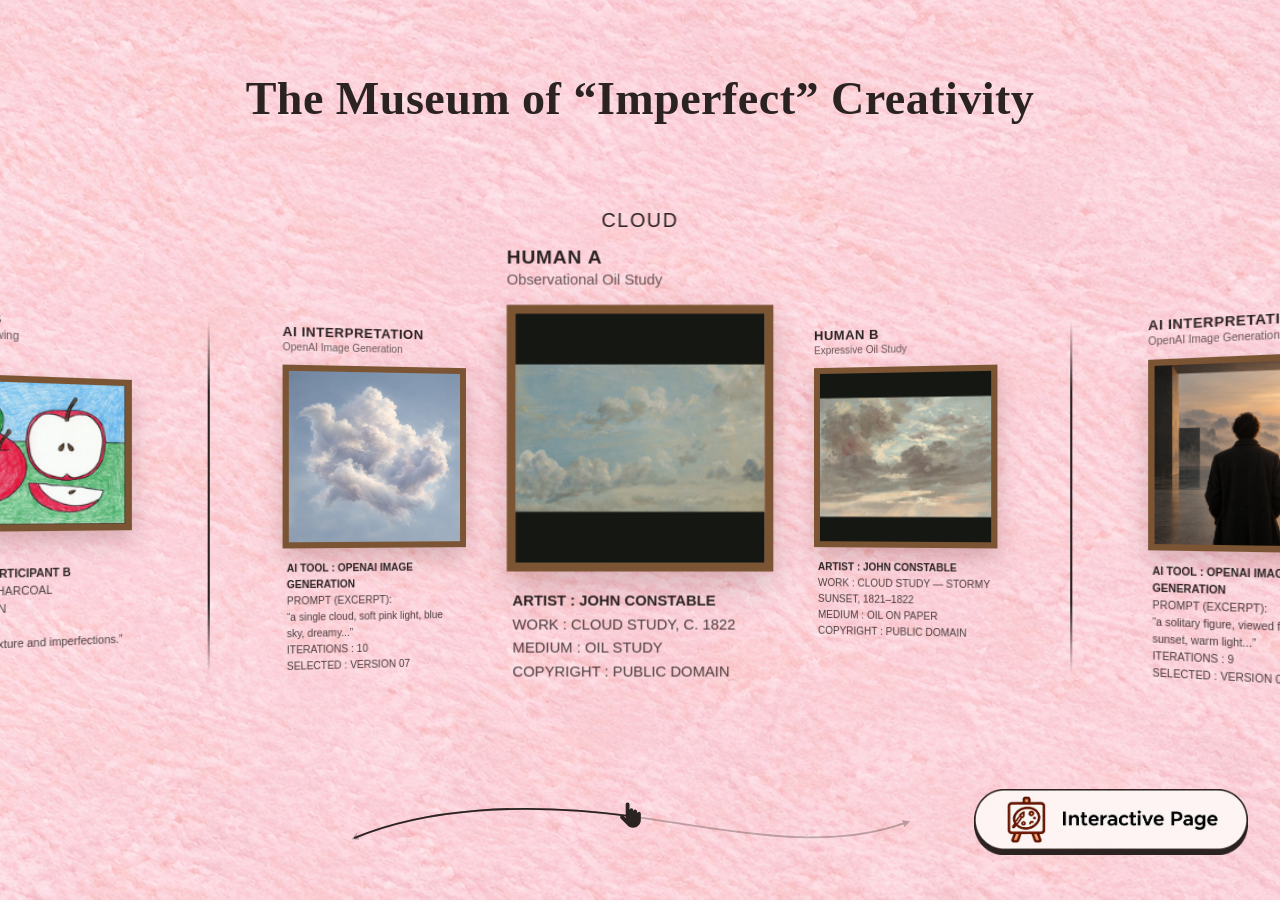
==== commit f3d15875: "Publish the no-animation build Swap the published site over to the earlier, animation-free version: " ====
--- a/no-voice/index.html
+++ b/no-voice/index.html
@@ -8,68 +8,21 @@
 </head>
 <body>
 
-  <!-- 页面一：展厅，单件聚焦陈列 -->
+  <!-- 页面一：展厅，9 张作品弧形排列 -->
   <section id="page-gallery" class="page is-active">
-    <!-- 氛围粒子层：浮尘 / 光斑 / 换场爆发，纯 canvas 绘制，不吃点击 -->
-    <canvas class="fx-canvas" id="fxCanvas" aria-hidden="true"></canvas>
-
     <h1 class="gallery-title">The Museum of “Imperfect” Creativity</h1>
 
     <div class="gallery">
-      <!-- 3D 舞台：perspective 决定镜头焦距；.carousel 必须保持 preserve-3d，
-           否则各层的 translateZ 会被压平，整套纵深就没了。
-           展品由 script.js 生成，每件是一叠景深不同的平面，摄影机沿 Z 轴推进。 -->
-      <div class="stage" id="stage">
-        <!-- 展墙：整场展览共用的一面墙，不跟着展品换。
-             挂镜线 + 踢脚线两条硬边横线是「这是一个房间」最省的交代，
-             而且它们会随镜头轻微横移 —— 一眼就看得出镜头在动。 -->
-        <div class="room" aria-hidden="true">
-          <span class="room-wall"></span>
-        </div>
-
-        <div class="carousel" id="carousel">
-          <button class="add-btn icon-btn" id="addBtn" type="button" aria-label="Submit Your Contribution">
-            <img class="button-icon" src="image/button-contribute.png" alt="" draggable="false">
-            <span class="add-tip">Submit Your Contribution</span>
-          </button>
-        </div>
-
-        <!-- 前景剪影层 = 房间的边框。它永远挡在展品之前：
-             天花横梁、左右门柱、地台、左下角探进来的一枝。
-             硬边 + 投影 + 遮挡，这才是纵深；换场时它们按各自的速度横移，
-             于是镜头一动，整个房间就在展品前面错开。 -->
-        <div class="fg-layer" aria-hidden="true">
-          <span class="fg fg-top"></span>
-          <span class="fg fg-left"></span>
-          <span class="fg fg-right"></span>
-          <span class="fg fg-floor"></span>
-          <!-- 最前排的一撮碎片剪影：永远压在展品之前。
-               参考片里每一场都有一排深色剪影钉在画面下缘（观众 / 道具），
-               那是最便宜也最有效的「我在前面还有一层」的交代。 -->
-          <span class="fg fg-shard fg-shard-a"></span>
-          <span class="fg fg-shard fg-shard-b"></span>
-          <span class="fg fg-shard fg-shard-c"></span>
-          <!-- 换场时横掠过去的撕纸：把上一件与下一件的交接整块盖掉 -->
-          <span class="fg fg-wipe"></span>
-        </div>
+      <!-- 卡片与分隔线由 script.js 生成；+ 按钮也会被放到第 10 张的位置 -->
+      <div class="carousel" id="carousel">
+        <button class="add-btn icon-btn" id="addBtn" type="button" aria-label="Submit Your Contribution">
+          <img class="button-icon" src="image/button-contribute.png" alt="" draggable="false">
+          <span class="add-tip">Submit Your Contribution</span>
+        </button>
       </div>
 
-      <!-- 换场闪光：换到下一件时的一记「快门」，压在展品之上、粒子之下 -->
-      <div class="fx-flash" id="fxFlash" aria-hidden="true"></div>
-
       <div class="progress-bar">
-        <!-- 分步导航：一格一步，走完展墙正好到投稿按钮 -->
-        <div class="step-nav">
-          <button class="step-btn" id="prevStep" type="button" aria-label="Previous work">
-            <svg viewBox="0 0 24 24" aria-hidden="true"><path d="M15 5l-7 7 7 7"/></svg>
-          </button>
-          <p class="step-count" aria-live="polite"><span class="num" id="stepNow">05</span> / <span id="stepTotal">11</span></p>
-          <button class="step-btn" id="nextStep" type="button" aria-label="Next work">
-            <svg viewBox="0 0 24 24" aria-hidden="true"><path d="M9 5l7 7-7 7"/></svg>
-          </button>
-        </div>
-
-        <!-- 手绘波浪进度条：小手随步进沿曲线移动 -->
+        <!-- 手绘波浪进度条：小手随拖动沿曲线移动 -->
         <svg class="progress" viewBox="0 0 1000 130" aria-hidden="true">
           <defs>
             <marker id="arrow" viewBox="0 0 10 10" refX="5" refY="5" markerWidth="4" markerHeight="4" orient="auto-start-reverse">
@@ -221,6 +174,5 @@
 
   <script src="shard-data.js"></script>
   <script src="script.js"></script>
-  <script src="particles.js"></script>
 </body>
 </html>
--- a/no-voice/style.css
+++ b/no-voice/style.css
@@ -6,54 +6,15 @@
 
 :root {
   --ink: #2b2222;   /* 墨色：文字、线条 */
-  --paper: #2c5f9a; /* 水彩蓝主色（背景纸与强调色共用） */
-
-  /* 页面纸的水洗层。纹理图本身偏亮，光调 --paper 是调不出深蓝的：
-     背景用的是 background-blend-mode: luminosity，亮度完全由纹理决定，
-     把 --paper 调暗只会让 B 通道一路削顶，渲染结果几乎不动（实测 9 个候选色
-     渲染出来都是 rgb(20x,22x,255) 这一档）。所以额外压一层固定定位的深蓝水洗 ——
-     它同时给整站定调：冷蓝统一压一遍，暖木框 / 牛皮纸才读得成「刻意的对比」，
-     而不是「两种颜色撞在一起」。
-     用 fixed 是为了让 .room / #page-detail 和 body 落在同一个水洗坐标系里，
-     三块背景才像同一张纸。 */
-  --wash: linear-gradient(180deg,
-            rgba(26, 58, 110, 0.10) 0%,
-            rgba(22, 50, 100, 0.17) 52%,
-            rgba(18, 44, 94, 0.26) 100%);
-
-  /* 米纸：所有浅色界面 / 卡面。比纯白暖一档，和牛皮纸裱板（#d8bb9e → #b3916f）、
-     木框（#7a5433）同族 —— 冷蓝配暖白才成体系，纯白只会把两边都衬得发灰。 */
-  --rice: #f7f3ea;
-  --rice-deep: #ece6da;
-  --line: #a3b4c6;
-  /* 图标资产是当年按桃粉主题出的图（粉色 hue≈347）。整站换成蓝之后，
-     用一次色相旋转把它们统一到 hue≈212，深色的勾线几乎不受影响
-     （近无彩色，转色相看不出来）。想回粉色，把这个值删掉即可。 */
-  --icon-hue: hue-rotate(-135deg);
-  /* 转场视频（118bb….mp4）的背景是**烘焙在画面里的**粉色水彩纸 —— 那个 mp4 就是最终
-     资产，没有工程文件可以重出，所以只能在播放时用色相旋转把它转蓝。
-     角度是按「页面纸实测色」反解出来的：视频粉底 rgb(255,206,216) 经 -125deg 落到
-     h≈212.8，正好压住页面纸的 h=212.9。再补一道 saturate(0.72)，把 82% 的饱和度
-     收到 57% —— 页面纸是 56%。只转色相的话视频会比整站蓝「艳一档」。
-     视频里的勾线和陶片是近无彩色（黑白灰），色相旋转和去饱和对它们都是无操作。
-     ⚠ 它和 --icon-hue 的角度**不一样**（-125 vs -135），别图省事合并成一个变量：
-     hue-rotate 是矩阵近似，同样是 hue≈347 的粉，「图标那种高饱和」和「视频纸这种
-     极浅（l≈90%）」转同样的角度会落到不同的蓝上，各测各的才对得上。
-     页面纸再改色的话，这两个数都要重新量（--wash 的水洗浓度也算在内）。 */
-  --video-hue: hue-rotate(-125deg) saturate(0.72);
+  --pink: #f0bcbb;  /* 桃粉主色 */
 }
 
 html,
 body {
   height: 100%;
   overflow: hidden;
-  /* 蓝色水彩纸背景图铺满。
-     background-blend-mode: luminosity = 「保留纸纹的明暗，色相与饱和度取 --paper 的蓝」，
-     所以 background.png 里那些水彩的笔触、颗粒、水渍一分没少，只是整张纸换了颜色。
-     想换别的颜色，改 --paper 一个值就够了，纹理不用重新出图。 */
-  background: var(--wash) fixed,
-    var(--paper) url("background.png") center / cover no-repeat fixed;
-  background-blend-mode: normal, luminosity;
+  /* 桃粉色水彩纸背景图铺满 */
+  background: var(--pink) url("background.png") center / cover no-repeat fixed;
   color: var(--ink);
   font-family: "Helvetica Neue", Arial, sans-serif;
 }
@@ -105,629 +66,104 @@
   padding-bottom: 40px;
 }
 
-/* 3D 舞台。焦距写死在这里，script.js 里的 PERSP 必须与它一致（透视放大倍率 m = P / (P - z)） */
-.stage {
+/* 3D 舞台：卡片都以舞台中心为原点定位，底栏单独占位 */
+.carousel {
   position: relative;
   flex: 1;
   min-height: 0;
-  perspective: 900px;
-  perspective-origin: 50% 48%;
-}
-
-/* 展区：整场共用的一面墙。硬边的挂镜线 + 踢脚线把它交代成「一个房间」，
-   而且它随镜头轻微横移、换场时微微推近 —— 镜头一动，墙先给出反馈。
-   水彩纹理铺在 .room 上而不是 .room-wall 上：.room 就是展区的尺寸，
-   cover 解出来的纹理比例和 body 那张纸完全一致 —— 同一张纸的同一个比例，
-   才读得出「墙是这张纸往里凹进去的一块」。铺在放大的 .room-wall 上会放大 1.4 倍，
-   颗粒一粗就变成另一种材质了。 */
-.room {
-  position: absolute;
-  inset: 0;
-  overflow: hidden;
-  pointer-events: none;
-  background: var(--wash) fixed,
-    var(--paper) url("background.png") center / cover no-repeat fixed;
-  background-blend-mode: normal, luminosity;
-}
-
-.room-wall {
-  position: absolute;
-  left: -22%;
-  right: -22%;
-  top: -20%;
-  bottom: -20%;
-  /* 墙不是另一种材质，它就是同一张水彩纸往里凹进去的一块 —— 所以这里只叠一层
-     半透明蓝墨把它压暗，纹理直接从 .room 透上来。
-     （这里千万别用不透明底色：那会把 .room 的水彩纹理整个盖死，
-       整屏最大的一块背景就退化成一条纯色渐变。）
-     不压暗就看不出这是「另一面」，而那正是纵深的第一层；上浅下深是墙面的自然受光。
-     压暗层跟着墙一起位移（26px），纹理不动 —— 差 26px，眼睛看不出来。 */
-  background: linear-gradient(180deg,
-              rgba(22, 46, 88, 0.08) 0%,
-              rgba(20, 44, 86, 0.17) 30%,
-              rgba(18, 40, 84, 0.27) 68%,
-              rgba(14, 34, 78, 0.37) 100%);
-  translate: calc(var(--fgs, 0) * 26px) 0;
-  transition: scale 0.75s cubic-bezier(0.16, 1, 0.3, 1);
-}
-
-/* 挂镜线：墙上的一条硬边横线，在画框上沿之上一点 */
-.room-wall::before {
-  content: '';
-  position: absolute;
-  left: 0;
-  right: 0;
-  top: 22.5%;
-  height: 4px;
-  background: rgba(58, 78, 104, 0.42);
-  box-shadow: 0 10px 14px -8px rgba(48, 66, 92, 0.4);
-}
-
-/* 打在作品后面的一团射灯光：墙被照亮，画框才有「挂上去」的重量。
-   光偏冷白 —— 墙已经是蓝的，再打暖光会把墙面染回灰黄，「整站蓝」就断在这一块 */
-.room-wall::after {
-  content: '';
-  position: absolute;
-  left: 50%;
-  top: 46%;
-  width: 62%;
-  height: 76%;
-  translate: -50% -50%;
-  background: radial-gradient(closest-side,
-              rgba(238, 248, 255, 0.55),
-              rgba(226, 240, 255, 0.2) 62%,
-              rgba(220, 236, 255, 0) 100%);
-}
-
-/* 从天花往下洒的一道光锥：上窄下宽。
-   一条收敛的斜边比十条渐变都管用 —— 它是这套纵深里最省的「空间透视」线索，
-   观众一眼就知道自己站在一个有顶、有地、有进深的屋子里。
-   必须用 ::after 不能用 ::before：::before 在树序上排在 .room-wall 前面，
-   画出来会被墙体那层压暗糊掉 —— 改版前 .room-wall 还是不透明底色时，
-   这道光锥是被整块盖死的（染色探针实测 0/5 命中，等于从来没渲染过）。
-   ::after 排在 .room-wall 之后、又排在 .carousel 之前，正好「墙之上、展品之下」。 */
-.room::after {
-  content: '';
-  position: absolute;
-  left: 50%;
-  top: -6%;
-  width: 92%;
-  height: 110%;
-  translate: -50% 0;
-  clip-path: polygon(44% 0, 56% 0, 96% 100%, 4% 100%);
-  /* 透明度必须压得很低：这道光是压在墙的水彩纹理「上面」的，
-     亮到 0.5 就把中段墙面糊成一片白，水彩质感当场消失。
-     0.26 是「一眼看出有道光」和「纹理还在」之间的那个点。 */
-  background: linear-gradient(180deg,
-              rgba(240, 250, 255, 0.26),
-              rgba(228, 242, 255, 0.10) 46%,
-              rgba(220, 238, 255, 0) 86%);
-  pointer-events: none;
-}
-
-/* 换场时墙微微推近 —— 镜头在往前走 */
-.gallery.is-moving .room-wall {
-  scale: 1.035;
-}
-
-/* preserve-3d 是整套纵深的前提：少了它，子元素的 translateZ 会被压平，
-   所有平面就都贴在同一个面上——那正是「看起来只是平面图片交替」的根因 */
-.carousel {
-  position: absolute;
-  inset: 0;
-  /* z-index: 0 只用来把它锁成一个层叠上下文，保证后面前景层一定画在它之上。
-     注意：z-index 不会压平 preserve-3d（会压平的是 opacity / filter / overflow 那些），
-     所以 3D 排序照旧。 */
-  z-index: 0;
-  transform-style: preserve-3d;
+  /* 整体下移：用自身高度百分比，随窗口缩放同步，不会压到底部进度条 */
+  translate: 0 8%;
+  perspective: 1600px;
+  cursor: grab;
+  touch-action: pan-y;
   user-select: none;
 }
 
-/* ============================================================
-   展品 = 一叠景深不同的平面
-   .plane      只负责「站在 3D 空间的哪个位置」（transform 留给 translateZ）
-   .plane-inner 承载全部视觉，CSS 动画可以自由动它的 scale / translate / opacity，
-                不会和每帧由 JS 写入的定位打架
-   横向视差由 --bgx / --plx / --fgx 三个自定义属性喂进来（JS 每帧写一次，整棵子树共享）
-   ============================================================ */
-.card {
+.carousel.is-dragging {
+  cursor: grabbing;
+}
+
+.card,
+.divider,
+.group-label {
   position: absolute;
   left: 50%;
   top: 50%;
-  width: 760px;
-  height: 400px;
-  cursor: pointer;
-  /* 卡片内部也要在同一个 3D 空间里排序 */
-  transform-style: preserve-3d;
-}
-
-.plane {
-  position: absolute;
-  left: 50%;
-  top: 50%;
-}
-
-.plane-inner {
-  width: 100%;
-  height: 100%;
-}
-
-/* 远景（z = -380）：这一层不再画墙（墙是常驻的 .room-wall），
-   只负责把组名挂在展品上方，并给出「离墙最远的一层」的视差位移。
-   组名跟着远墙走，所以换场时它比画框慢半拍 —— 层次就是这么分出来的。 */
-.plane-back {
-  width: 1240px;
-  height: 620px;
-  transform: translate(-50%, -50%) translateZ(-380px);
-  translate: calc(var(--bgx, 0) * 1px) 0;
+}
+
+/* 卡片 = 上方标题 + 画框 + 下方说明，整体一起移动和缩放 */
+.card {
+  width: 180px;
+  height: 340px;
+  display: flex;
+  flex-direction: column;
+  gap: 12px;
+}
+
+.card-head h3 {
+  font-size: 13px;
+  font-weight: 700;
+  letter-spacing: 0.04em;
+}
+
+.card-head p {
+  margin-top: 2px;
+  font-size: 10px;
+  color: rgba(43, 34, 34, 0.7);
+}
+
+/* 画框区域固定大小，保证文字对齐；画框本身按图片比例收缩 */
+.card-frame-box {
+  width: 180px;
+  height: 180px;
+  flex-shrink: 0;
+  display: flex;
+  align-items: center;
+  justify-content: center;
+}
+
+/* 棕色木质画框 */
+.card-frame {
+  border: 6px solid #7a5433;
+  box-shadow: inset 0 0 0 2px #4a3020, 0 10px 20px rgba(110, 50, 50, 0.25);
+}
+
+.card-frame img {
+  display: block;
+  max-width: 168px;
+  max-height: 168px;
   pointer-events: none;
 }
 
-.plane-back .plane-inner {
-  position: relative;
-}
-
-/* 组名：章节标题浮在展墙上。跟着远墙走，所以换场时比画框慢半拍 */
-.plane-group {
-  position: absolute;
-  left: 50%;
-  top: -40px;
-  transform: translateX(-50%);
-  font-family: Georgia, "Times New Roman", serif;
-  font-size: 44px;
-  letter-spacing: 0.16em;
-  color: rgba(43, 34, 34, 0.5);
-  white-space: nowrap;
-}
-
-/* 中景（z = 0）：画框本体，也就是对焦平面，整幅作品最清晰 */
-.plane-frame {
-  width: 400px;
-  height: 400px;
-  /* 画框不是正对镜头的，它朝右前方微微转过来一点（rotateY 为负 = 右边离观众更近）。
-     这一点点角度让画框的左右两条竖边长度不一样 —— 浏览器替我们做的透视除法，
-     比任何手画的梯形都准，也是「这块画框插在空间里」最直接的交代。
-     幅度刻意压得很小：0.5° 级别看不出，5° 以上就开始像渲染出错。 */
-  transform: translate(calc(-50% - 190px), -50%) translateZ(0) rotateY(-8deg) rotateX(1.5deg);
-}
-
-/* 裱纸（z = -150）：画框其实是裱在一张牛皮纸上挂上去的。
-   它比画框大一圈、朝上左歪一点，于是画框四周露出一条不规则的纸边 ——
-   「一件作品是好几张纸叠出来的」这句话，靠的就是这一层。
-   视差系数取 0.6：它比画框慢、比组名快，正好卡在两者中间。 */
-.plane-mount {
-  width: 500px;
-  height: 500px;
-  /* 朝上左错开：画框挂在纸的右下角，纸的上沿与左边露出一条不规则的纸边。
-     两张纸各自错开一点点，才是「一叠纸」；同心叠放只会读成一张纸描了边。 */
-  transform: translate(calc(-50% - 278px), calc(-50% + 30px)) translateZ(-150px) rotate(-3deg);
-  translate: calc(var(--bgx, 0) * 0.6px) 0;
-  pointer-events: none;
-}
-
-.plane-mount .plane-inner {
-  background: linear-gradient(158deg, #d8bb9e 0%, #c8a888 48%, #b3916f 100%);
-  /* 撕出来的纸边：不等距的锯齿，避免读成齿轮 */
-  clip-path: polygon(0.6% 3.2%, 12% 0.4%, 27% 2.6%, 44% 0.2%, 61% 3.4%, 78% 0.6%, 92% 2.8%, 99.4% 1.2%,
-                     99.8% 21%, 97.6% 42%, 99.9% 63%, 98.2% 82%, 99.5% 97.4%,
-                     86% 99.6%, 70% 97.2%, 53% 99.9%, 36% 97.6%, 19% 99.8%, 4% 98.2%, 0.2% 99.4%,
-                     1.8% 78%, 0.4% 57%, 2.4% 36%, 0.6% 17%);
-  box-shadow: 0 30px 46px -14px rgba(96, 52, 52, 0.5),
-              inset 0 0 60px rgba(120, 74, 48, 0.28);
-}
-
-/* 一角胶带：把画框粘在裱纸上。拼贴语言里最便宜的一笔，
-   但它一句话就把「画框是贴上去的一张纸」说完了。 */
-.frame-tape {
-  position: absolute;
-  left: -20px;
-  top: -16px;
-  width: 136px;
-  height: 34px;
-  rotate: -39deg;
-  background: linear-gradient(96deg,
-              rgba(255, 248, 232, 0.78),
-              rgba(250, 236, 212, 0.5) 58%,
-              rgba(255, 250, 238, 0.72) 100%);
-  box-shadow: 0 4px 9px -4px rgba(96, 52, 52, 0.5);
-  clip-path: polygon(0 12%, 100% 0, 96% 88%, 3% 100%);
-  pointer-events: none;
-}
-
-/* 前景平面（z = +150）：展签牌浮在画框之前，向右下错开、微微转向观众。
-   它和画框的视差位移不同，于是同一件作品内部也读得出纵深。
-   rotateY / rotateX 交给浏览器的透视除法去做梯形收缩 —— 牌子的左右两条边
-   长度不一样，一眼就是「插在空间里的一块牌子」，而不是贴在画面上的一个矩形 */
-.plane-plate {
-  width: 330px;
-  transform: translate(calc(-50% + 225px), calc(-50% + 18px)) translateZ(150px) rotateY(-17deg) rotateX(5deg);
-  translate: calc(var(--plx, 0) * 1px) 0;
-}
-
-/* 展签牌本身是一块实体牌子：底色 + 细边 + 投影。
-   它压在远墙之前，是「这一层离观众更近」最直观的交代 */
-.plane-plate .plane-inner {
-  padding: 18px 20px 20px;
-  border: 1px solid rgba(122, 84, 51, 0.28);
-  border-radius: 8px;
-  background: rgba(255, 250, 245, 0.62);
-  box-shadow: -9px 0 0 -2px rgba(150, 112, 78, 0.35),   /* 纸片厚度：朝左的一条硬边 */
-              0 26px 40px -10px rgba(96, 52, 52, 0.4),
-              inset 0 1px 0 rgba(255, 255, 255, 0.7);
-}
-
-.plane-plate h3 {
-  font-family: Georgia, "Times New Roman", serif;
-  font-size: 26px;
-  font-weight: 700;
-  letter-spacing: 0.02em;
-}
-
-.plate-sub {
-  margin-top: 6px;
-  font-size: 14px;
-  letter-spacing: 0.04em;
-  color: rgba(43, 34, 34, 0.65);
-}
-
-.plate-info {
-  margin-top: 16px;
-  padding-top: 16px;
-  border-top: 2px solid rgba(43, 34, 34, 0.25);
-  font-size: 14px;
-  line-height: 1.85;
+.card-info {
+  padding: 0 4px;
+  font-size: 10px;
+  line-height: 1.6;
   color: rgba(43, 34, 34, 0.85);
 }
 
-.plate-info strong {
+.card-info strong {
   display: block;
   font-weight: 700;
-  letter-spacing: 0.03em;
   color: var(--ink);
 }
 
-/* 画框：棕色木框 + 米色卡纸 */
-.card-frame {
-  position: relative;
-  overflow: hidden;
-  width: 100%;
-  height: 100%;
-  display: flex;
-  align-items: center;
-  justify-content: center;
-  padding: 20px;
-  border: 10px solid #7a5433;
-  background: #fdfaf4;
-  /* 两层投影缺一不可：
-     ① 12px 12px 0 的硬投影 = 纸片的厚度（剪纸拼贴的招牌）；
-     ② 大半径软投影 = 它离墙板有多远。
-     只有软投影会像贴图，只有硬投影会像贴纸，两个叠在一起才有「实体挂在空中」的感觉 */
-  box-shadow: inset 0 0 0 2px #4a3020,
-              12px 14px 0 -3px rgba(74, 48, 32, 0.26),
-              0 26px 40px -10px rgba(96, 52, 52, 0.5);
-  /* 只动 box-shadow，不碰 transform */
-  transition: box-shadow 0.5s cubic-bezier(0.16, 1, 0.3, 1);
-}
-
-.card.is-center .card-frame {
-  box-shadow: inset 0 0 0 3px #4a3020,
-              16px 18px 0 -3px rgba(74, 48, 32, 0.3),
-              0 38px 60px -8px rgba(96, 52, 52, 0.56);
-}
-
-.card-frame img {
-  display: block;
-  width: 100%;
-  height: 100%;
-  /* 小幅作品（01–03 只有 ~200px）也撑满卡纸，保证每件展品视觉大小一致 */
-  object-fit: contain;
-  pointer-events: none;
-}
-
-/* 对焦平面身后的一圈暖光，像展厅里打在作品上的射灯。
-   ::before / ::after 用负 z-index 沉到画框背后（.plane 有 transform，层叠上下文不外溢） */
-.plane-frame .plane-inner::before {
-  content: '';
-  position: absolute;
-  left: 50%;
-  top: 50%;
-  width: 900px;
-  height: 560px;
-  translate: -50% -50%;
-  border-radius: 50%;
-  background: radial-gradient(closest-side, rgba(244, 250, 255, 0.95), rgba(244, 250, 255, 0));
-  opacity: 0;
-  transition: opacity 0.6s cubic-bezier(0.16, 1, 0.3, 1);
-  pointer-events: none;
-  z-index: -1;
-}
-
-.plane-frame .plane-inner::after {
-  content: '';
-  position: absolute;
-  left: 50%;
-  top: 50%;
-  width: 1120px;
-  height: 700px;
-  translate: -50% -50%;
-  border-radius: 50%;
-  background:
-    radial-gradient(closest-side, rgba(255, 226, 176, 0.34), rgba(255, 226, 176, 0) 72%),
-    radial-gradient(closest-side at 34% 62%, rgba(186, 216, 255, 0.3), rgba(186, 216, 255, 0) 70%);
-  opacity: 0;
-  transition: opacity 0.8s cubic-bezier(0.16, 1, 0.3, 1);
-  pointer-events: none;
-  z-index: -2;
-  animation: aurora 7s ease-in-out infinite;
-}
-
-.card.is-center .plane-frame .plane-inner::before,
-.card.is-center .plane-frame .plane-inner::after {
-  opacity: 1;
-}
-
-@keyframes aurora {
-  0%, 100% { scale: 1;    rotate: 0deg; }
-  50%      { scale: 1.06; rotate: 4deg; }
-}
-
-/* 换场流光：作品被推到正中时，画框上掠过一道斜向高光 */
-.card.is-center .card-frame::after {
-  content: '';
-  position: absolute;
-  inset: 0;
-  background: linear-gradient(104deg,
-              rgba(255, 255, 255, 0) 34%,
-              rgba(255, 246, 226, 0.62) 50%,
-              rgba(255, 255, 255, 0) 66%);
-  animation: sheen 1.1s cubic-bezier(0.3, 0, 0.2, 1);
-  pointer-events: none;
-}
-
-@keyframes sheen {
-  from { opacity: 0; translate: -110% 0; }
-  22%  { opacity: 1; }
-  to   { opacity: 0; translate: 110% 0; }
-}
-
-/* ---------- 到达与离场的分镜 ----------
-   动画只动 scale / translate / opacity，全部落在 .plane-inner 上，
-   所以永远不会和 JS 每帧写入的 transform 抢属性 */
-.card.is-center .plane-inner {
-  animation: planeSettle 0.78s cubic-bezier(0.16, 1, 0.3, 1) backwards;
-}
-
-/* 入场的次序：墙板先亮 → 画框落定 → 展签牌从右侧插进来 → 最近的那张撕纸最后归位。
-   四层不同时到达，才读得出「一件作品是一叠纸片拼起来的」。
-   触发点在换场走到一半时（那时撕纸正好把画面盖住），所以整段入场是在纸后面完成的，
-   纸一让开，新的一件已经站好了。 */
-.card.is-center .plane-back .plane-inner   { animation-delay: 0s; }
-.card.is-center .plane-mount .plane-inner  { animation-delay: 0.06s; }
-.card.is-center .plane-frame .plane-inner  { animation-delay: 0.1s; }
-.card.is-center .plane-plate .plane-inner  { animation-name: plateIn; animation-delay: 0.22s; }
-
-/* 离场：这件已经被镜头推过去了。各层以不同速度散开 ——
-   读起来是「镜头从这叠纸片中间穿了过去」，而不是「这张图淡出了」 */
-.card.is-past .plane-inner {
-  animation: planeOut 0.7s cubic-bezier(0.5, 0, 0.75, 0) forwards;
-}
-
-.card.is-past .plane-plate .plane-inner { animation-name: plateOut; }
-
-@keyframes planeSettle {
-  from { scale: 0.93; translate: 0 30px; }
-  to   { scale: 1;    translate: 0 0; }
-}
-
-@keyframes plateIn {
-  from { scale: 0.94; translate: 62px 16px; }
-  to   { scale: 1;    translate: 0 0; }
-}
-
-
-@keyframes planeOut {
-  from { scale: 1;    translate: 0 0; }
-  to   { scale: 1.34; translate: 0 -34px; }
-}
-
-@keyframes plateOut {
-  from { scale: 1;   translate: 0 0; }
-  to   { scale: 1.3; translate: 104px 28px; }
-}
-
-
-/* 整场离场（进转场视频）：各层一起淡下去，只动 opacity */
-#page-gallery.is-leaving .plane-inner {
-  opacity: 0;
-  transition: opacity 0.5s cubic-bezier(0.4, 0, 0.6, 1);
-}
-
-/* ============================================================
-   前景剪影层 = 房间的边框，永远挡在展品之前。
-   纵深不靠模糊，靠「硬边 + 投影 + 遮挡 + 视差」——
-   和参考片子里那些剪纸层是同一套语言。
-   换场时有一张撕纸横掠过去把交接整块盖住：这是「遮挡」，不是虚化。
-   ============================================================ */
-.fg-layer {
-  position: absolute;
-  inset: 0;
-  z-index: 1;
-  pointer-events: none;
-  overflow: hidden;
-}
-
-/* 每个前景件都是硬边色块，不是渐隐的光晕 ——
-   有边才挡得住东西，挡得住东西才有「它在前面」这回事 */
-.fg {
-  position: absolute;
-  display: block;
-  transition: scale 0.75s cubic-bezier(0.16, 1, 0.3, 1);
-}
-
-/* 天花横梁：房间的上沿。下沿一条硬边 + 往下投的影，
-   把展品顶部压掉一条，观众立刻知道自己是站在一个空间里抬头看 */
-.fg-top {
-  left: -8%;
-  right: -8%;
-  top: -14%;
-  height: 16%;
-  background: linear-gradient(180deg, #2a1814 0%, #3a241d 68%, #482d24 100%);
-  box-shadow: 0 18px 24px -14px rgba(26, 12, 8, 0.6);
-  translate: 0 calc(var(--fgs, 0) * -30px);
-}
-
-/* 左门柱：硬边 + 朝右投的影。换场时它横移得比展品快，遮挡关系就变了 */
-.fg-left {
-  left: -4%;
-  top: -16%;
-  bottom: -16%;
-  width: 11%;
-  background: linear-gradient(90deg, #2a1814 0%, #3a241d 74%, #4e3027 100%);
-  box-shadow: 16px 0 22px -12px rgba(26, 12, 8, 0.55);
-  translate: calc(var(--fgs, 0) * 104px) 0;
-}
-
-/* 右门柱：比左边窄一点，别把展签压掉 */
-.fg-right {
-  right: -4%;
-  top: -16%;
-  bottom: -16%;
-  width: 9%;
-  background: linear-gradient(270deg, #2a1814 0%, #3a241d 74%, #4e3027 100%);
-  box-shadow: -16px 0 22px -12px rgba(26, 12, 8, 0.55);
-  translate: calc(var(--fgs, 0) * -80px) 0;
-}
-
-/* 地台：房间的下沿。一条硬边横带压住画面底边，
-   和天花横梁一起把画面框成一个「房间」而不是一张背景图 */
-.fg-floor {
-  left: -8%;
-  right: -8%;
-  bottom: -8%;
-  height: 14%;
-  background: linear-gradient(180deg, #482d24 0%, #3a241d 34%, #241411 100%);
-  box-shadow: 0 -16px 22px -12px rgba(26, 8, 12, 0.5);
-  translate: 0 calc(var(--fgs, 0) * 20px);
-}
-
-/* 最前排的一撮碎片剪影：钉在画面下缘，永远压在展品之前。
-   有形状的剪影才像「一件东西」，一团渐变只会被当成背景上的脏点，
-   所以每个都用 clip-path 切出硬边轮廓。 */
-.fg-shard {
-  bottom: 0;
-  background: linear-gradient(168deg, #2c1a16 0%, #422a21 58%, #5b362b 100%);
-  filter: drop-shadow(-7px -9px 14px rgba(24, 11, 8, 0.5));
-  translate: calc(var(--fgs, 0) * 132px) 0;
-}
-
-.fg-shard-a {
-  left: 0;
-  width: 420px;
-  height: 142px;
-  /* 最高的一峰刻意落在 72% 处，也就是画面里那件作品左下角的正前方 ——
-     剪影咬进画框一角，遮挡关系一眼可见。这才是「前景元素」：
-     不是装饰性地摆在角落，而是真的挡住后面的东西。 */
-  clip-path: polygon(0% 100%, 0% 74%, 6% 74%, 10% 46%, 14% 74%, 25% 74%, 29% 30%, 33% 74%,
-                     45% 74%, 50% 58%, 56% 74%, 68% 74%, 72% 16%, 77% 74%, 87% 74%,
-                     91% 54%, 96% 74%, 100% 74%, 100% 100%);
-}
-
-.fg-shard-b {
-  left: 30.5%;
-  width: 138px;
-  height: 84px;
-  clip-path: polygon(0% 100%, 10% 38%, 36% 6%, 64% 32%, 84% 10%, 100% 100%);
-}
-
-.fg-shard-c {
-  left: 40.5%;
-  width: 100px;
-  height: 54px;
-  clip-path: polygon(0% 100%, 14% 28%, 44% 2%, 72% 38%, 100% 100%);
-}
-
-/* 换场：一张撕纸横掠过去，把交接整块盖住。用 CSS 动画，时长由 JS 按本次推镜长度喂进来。
-   纸宽 210%、行程 -120% → 120%，算下来它在进度 f≈0.34 到 f≈0.55 之间
-   完全盖住整个舞台 —— 而镜头正好在 f=0.5 穿过中点，于是「换掉」这件事
-   发生在纸背后：观众看到的是纸扫过去之后，新的一件已经在位。 */
-.fg-wipe {
-  left: -27%;
-  top: -22%;
-  bottom: -22%;
-  width: 210%;
-  background:
-    /* 撕裂的纤维会挂光：两条撕口各描一道暖色细边 */
-    linear-gradient(90deg, rgba(255, 216, 188, 0.4) 0 0.35%, rgba(255, 216, 188, 0) 2.2%),
-    linear-gradient(270deg, rgba(255, 216, 188, 0.4) 0 0.35%, rgba(255, 216, 188, 0) 2.2%),
-    repeating-linear-gradient(94deg, rgba(255, 236, 220, 0.05) 0 3px, rgba(255, 236, 220, 0) 3px 13px),
-    linear-gradient(96deg,
-      #2a1814 0%, #3e261f 28%, #58342a 58%, #7e4a39 88%,
-      #cf9a83 96%, #f4d6c0 100%);
-  /* 撕口：上下两条平边留在画面外，左右两条是撕裂线。
-     锯齿的间距和深度都刻意不等距 —— 等距的三角会读成「齿轮」，不是撕纸 */
-  clip-path: polygon(0% 0%, 1.2% 7%, 0.3% 14%, 2.6% 21%, 0.9% 28%, 1.8% 35%, 0.2% 42%, 3.1% 49%,
-                     1.4% 56%, 0.6% 63%, 2.2% 70%, 0.4% 77%, 2.9% 84%, 1.1% 91%, 2.4% 100%,
-                     97.6% 100%, 99.1% 93%, 96.8% 86%, 99.4% 79%, 97.2% 72%, 98.6% 65%, 96.4% 58%, 99.5% 51%,
-                     97.8% 44%, 98.2% 37%, 96.6% 30%, 99.3% 23%, 97.4% 16%, 98.8% 9%, 97.1% 0%);
-  opacity: 0;
-  translate: -120% 0;
-}
-
-.fg-layer.is-wiping .fg-wipe {
-  opacity: 1;
-  animation: wipeAcross var(--wipe-dur, 0.9s) cubic-bezier(0.4, 0.05, 0.6, 0.95);
-}
-
-@keyframes wipeAcross {
-  from { translate: -120% 0; }
-  to   { translate: 120% 0; }
-}
-
-/* 往回走时，纸从另一边扫过来，方向感才对得上 */
-.fg-layer.is-wiping.is-back .fg-wipe {
-  animation-name: wipeAcrossBack;
-}
-
-@keyframes wipeAcrossBack {
-  from { translate: 120% 0; }
-  to   { translate: -120% 0; }
-}
-
-/* 换场中：前景整体向观众压近，制造「掠过」的速度感。
-   撕纸不参与 —— 它有自己的行程，多一层 scale 会把覆盖率算乱 */
-.gallery.is-moving .fg:not(.fg-wipe) {
-  scale: 1.06;
-}
-
-/* 换场闪光：换到下一件时的一记「快门」 */
-.fx-flash {
-  position: fixed;
-  inset: 0;
-  z-index: 1;
-  pointer-events: none;
-  opacity: 0;
-  background: radial-gradient(58% 58% at 50% 46%,
-              rgba(255, 250, 240, 0.8),
-              rgba(255, 240, 226, 0.26) 55%,
-              rgba(255, 236, 226, 0) 100%);
-}
-
-.fx-flash.is-on {
-  animation: shutter 0.5s cubic-bezier(0.16, 1, 0.3, 1);
-}
-
-@keyframes shutter {
-  0%   { opacity: 0;    scale: 1.14; }
-  16%  { opacity: 0.85; }
-  100% { opacity: 0;    scale: 1; }
+/* 组名：APPLE / CLOUD / BACK VIEW OF A PERSON */
+.group-label {
+  font-size: 20px;
+  letter-spacing: 0.08em;
+  white-space: nowrap;
+}
+
+/* 组间分隔竖线 */
+.divider {
+  width: 2px;
+  height: 340px;
+  background: linear-gradient(transparent, var(--ink) 20%, var(--ink) 80%, transparent);
 }
 
 /* 独立底栏：波浪进度条自身居中，交互按钮靠右 */
 .progress-bar {
-  /* 展墙 .carousel 是定位元素（position: relative），定位元素默认绘制在静态元素之上，
-     会把整条底栏盖住——按钮点不到、小手拖不动。这里把底栏抬到展墙之上修掉。 */
-  position: relative;
-  z-index: 2;
   display: grid;
   grid-template-columns: minmax(0, 1fr) min(620px, 50vw) minmax(0, 1fr);
   align-items: center;
@@ -742,80 +178,6 @@
   width: 100%;
   height: auto;
   pointer-events: none;
-}
-
-/* ===== 分步导航：落在底栏左栏（原本空着的那一格） ===== */
-.step-nav {
-  grid-column: 1;
-  display: flex;
-  align-items: center;
-  gap: 10px;
-}
-
-.step-btn {
-  width: 44px;
-  height: 44px;
-  display: grid;
-  place-items: center;
-  padding: 0;
-  border: 2px solid var(--ink);
-  border-radius: 12px;
-  background: var(--rice);
-  box-shadow: 0 4px 0 var(--ink);
-  cursor: pointer;
-  transition: background 0.15s, box-shadow 0.15s, translate 0.15s;
-}
-
-.step-btn svg {
-  width: 22px;
-  height: 22px;
-  fill: none;
-  stroke: var(--ink);
-  stroke-width: 2.6;
-  stroke-linecap: round;
-  stroke-linejoin: round;
-}
-
-@media (hover: hover) {
-  .step-btn:not(:disabled):hover {
-    background: var(--rice-deep);
-    translate: 0 -4px;
-  }
-}
-
-.step-btn:not(:disabled):active {
-  box-shadow: 0 1px 0 var(--ink);
-  translate: 0 -1px;
-}
-
-.step-btn:disabled {
-  opacity: 0.32;
-  box-shadow: 0 2px 0 var(--ink);
-  cursor: default;
-}
-
-/* 步进计数：数字切换时上滑浮现 */
-.step-count {
-  min-width: 78px;
-  text-align: center;
-  font-size: 15px;
-  font-weight: 700;
-  letter-spacing: 0.08em;
-  color: var(--ink);
-  font-variant-numeric: tabular-nums;
-}
-
-.step-count .num {
-  display: inline-block;
-}
-
-.step-count .num.is-flip {
-  animation: numFlip 0.42s cubic-bezier(0.16, 1, 0.3, 1);
-}
-
-@keyframes numFlip {
-  from { opacity: 0; transform: translateY(10px) scale(0.86); }
-  to   { opacity: 1; transform: translateY(0) scale(1); }
 }
 
 /* 透明胶囊图片保留原图描边，硬阴影沿轮廓形成按钮厚度 */
@@ -833,7 +195,6 @@
   display: block;
   width: 100%;
   height: auto;
-  filter: var(--icon-hue);
   pointer-events: none;
 }
 
@@ -894,7 +255,7 @@
   fill: var(--ink);
   stroke: none;
   pointer-events: all;
-  cursor: pointer;
+  cursor: grab;
   touch-action: none;
 }
 
@@ -911,11 +272,9 @@
   box-shadow: none;
 }
 
-/* 静止时平铺，不额外浮起；单件聚焦时它是整场展览的出口，自己占满画面中心 */
+/* 静止时平铺，不额外浮起 */
 .add-btn.icon-btn {
   translate: 0 0;
-  width: 240px;
-  height: 240px;
 }
 
 /* 按钮本身没有边框底色，立体感由图标自带的硬阴影表现：
@@ -931,7 +290,7 @@
   }
 
   .add-btn.icon-btn:hover .button-icon {
-  filter: var(--icon-hue) drop-shadow(0 4px 0 var(--ink));
+    filter: drop-shadow(0 4px 0 var(--ink));
   }
 }
 
@@ -940,7 +299,7 @@
 }
 
 .add-btn.icon-btn:active .button-icon {
-  filter: var(--icon-hue) drop-shadow(0 1px 0 var(--ink));
+  filter: drop-shadow(0 1px 0 var(--ink));
 }
 
 /* 按钮下方说明文字：投稿按钮与工具按钮共用同一套字体样式，改这里两边同步 */
@@ -961,7 +320,7 @@
   left: 50%;
   top: calc(100% + 10px);
   transform: translateX(-50%);
-  width: 280px;
+  width: 120px;
   text-align: center;
 }
 
@@ -972,9 +331,7 @@
   transition: opacity 0.6s;
 }
 
-/* 转场视频：等比例铺满屏幕，不留边、不叠加背景图。
-   视频画面自带粉色水彩纸底，用 --video-hue 在播放时转成站点同一个蓝
-   （见 :root 里那条注释：这个角度是量出来的，不是猜的）。 */
+/* 转场视频：等比例铺满屏幕，不留边、不叠加背景图 */
 .transition-video {
   position: fixed;
   inset: 0;
@@ -984,20 +341,10 @@
   height: 100%;
   object-fit: cover;
   background: #000;
-  filter: var(--video-hue);
 }
 
 .transition-video.is-playing {
   display: block;
-}
-
-/* 视频播完不硬切，淡出露出画布页 */
-.transition-video {
-  transition: opacity 0.6s ease;
-}
-
-.transition-video.is-fading {
-  opacity: 0;
 }
 
 /* ========== 页面二：画布 ========== */
@@ -1013,11 +360,9 @@
   padding: 16px 32px 0;
 }
 
-/* 画布页沿用同一张蓝色水彩纸 */
+/* 画布页沿用粉色纸面背景 */
 #page-detail {
-  background: var(--wash) fixed,
-    var(--paper) url("background.png") center / cover no-repeat;
-  background-blend-mode: normal, luminosity;
+  background: var(--pink) url("background.png") center / cover no-repeat;
 }
 
 .studio-logo {
@@ -1030,7 +375,7 @@
   padding: 10px;
   border: 2px solid var(--ink);
   border-radius: 18px;
-  background: var(--rice);
+  background: #fff;
 }
 
 .studio-actions {
@@ -1049,7 +394,7 @@
   gap: 8px;
   border: 2px solid var(--ink);
   border-radius: 999px;
-  background: var(--rice);
+  background: #fff5f4;
   font-family: var(--hand);
   font-size: 17px;
   transition: transform 0.15s, background 0.15s;
@@ -1066,9 +411,7 @@
 }
 
 .pill-btn.is-primary {
-  background: var(--paper);
-  /* 底变深之后 --ink 的字压在上面会糊，主按钮改米纸字 */
-  color: var(--rice);
+  background: var(--pink);
 }
 
 /* 图标和画布共用首行，顶部对齐；对称侧栏保持画布水平居中 */
@@ -1093,8 +436,8 @@
   border: 2px solid var(--ink);
   border-radius: 16px;
   overflow: hidden;
-  background: var(--rice);
-  box-shadow: 0 12px 30px rgba(30, 52, 88, 0.22);
+  background: #fff;
+  box-shadow: 0 12px 30px rgba(110, 50, 50, 0.2);
 }
 
 .canvas-wrap canvas {
@@ -1135,7 +478,7 @@
   border: 2px solid var(--ink);
   border-radius: 16px;
   /* 图标自带粉色填充，按钮底改用极浅粉白，避免与图标粉色融在一起 */
-  background: var(--rice);
+  background: #fff5f4;
   box-shadow: 0 4px 0 var(--ink);
   translate: 0 -4px;
   transition: background 0.15s, box-shadow 0.15s, translate 0.15s;
@@ -1146,7 +489,6 @@
   width: 100%;
   height: 100%;
   object-fit: contain;
-  filter: var(--icon-hue);
   pointer-events: none;
 }
 
@@ -1157,7 +499,7 @@
 }
 
 .studio-head .icon-btn {
-  background: var(--rice);
+  background: #fff;
   /* 默认不显示阴影，悬停时才浮起 */
   box-shadow: none;
   translate: 0 0;
@@ -1183,7 +525,7 @@
 }
 
 .icon-btn:hover {
-  background: var(--rice-deep);
+  background: #fde9e8;
 }
 
 .icon-btn:focus-visible {
@@ -1202,15 +544,15 @@
 }
 
 /* 选中的工具按钮底色固定为悬停色，鼠标移开也不回退：
-   已选中 = 蓝底 + 上浮 + 硬阴影，未选中 = 白底 + 平铺，
+   已选中 = 粉色 + 上浮 + 硬阴影，未选中 = 白底 + 平铺，
    两者一眼可分，不必靠鼠标划过才知道当前用的是什么工具。
    此规则必须写在 .icon-btn:hover 之后，同权重下靠顺序取胜。 */
 .tool-btn.is-active {
-  background: var(--rice-deep);
+  background: #fde9e8;
 }
 
 .tool-btn:not(.is-active) {
-  background: var(--rice);
+  background: #fff;
   box-shadow: none;
   translate: 0 0;
 }
@@ -1223,7 +565,7 @@
   display: none;
   align-items: center;
   justify-content: center;
-  background: rgba(24, 42, 74, 0.45);
+  background: rgba(80, 50, 50, 0.45);
   backdrop-filter: blur(4px);
 }
 
@@ -1239,8 +581,8 @@
   padding: 26px 40px 24px;
   border: 2px solid var(--ink);
   border-radius: 32px;
-  background: var(--rice-deep);
-  box-shadow: 0 20px 50px rgba(22, 38, 68, 0.3);
+  background: #fde9e8;
+  box-shadow: 0 20px 50px rgba(60, 30, 30, 0.3);
   font-family: var(--hand);
 }
 
@@ -1254,9 +596,7 @@
   align-items: center;
   justify-content: center;
   border-radius: 50%;
-  background: var(--paper);
-  /* 同上：深蓝底配米纸色的叉，才看得见 */
-  color: var(--rice);
+  background: var(--pink);
 }
 
 .modal-close svg {
@@ -1313,8 +653,7 @@
   width: 100%;
   height: 100%;
   z-index: -1;
-  /* 这是选项芯片的底，不是天上的云 —— 跟其它浅色面一起用米纸色 */
-  fill: var(--rice);
+  fill: #fff5f4;
   stroke: var(--ink);
   stroke-width: 2;
 }
@@ -1332,7 +671,7 @@
   justify-content: center;
   border: 2px solid var(--ink);
   border-radius: 5px;
-  background: var(--rice);
+  background: #fff;
 }
 
 .check-box svg {
@@ -1344,7 +683,7 @@
 }
 
 .cloud-option input:checked ~ svg.cloud {
-  fill: var(--paper);
+  fill: var(--pink);
 }
 
 .cloud-option input:checked ~ .check-box {
@@ -1367,7 +706,7 @@
   resize: none;
   border: 2px solid var(--ink);
   border-radius: 14px;
-  background: var(--rice);
+  background: #fff5f4;
   color: var(--ink);
   font-family: var(--hand);
   font-size: 15px;
@@ -1453,7 +792,7 @@
   padding: 12px 28px;
   border: 2px solid var(--ink);
   border-radius: 999px;
-  background: var(--rice);
+  background: #fff5f4;
   font-family: var(--hand);
   font-size: 16px;
   text-align: center;
@@ -1480,10 +819,10 @@
   gap: 28px;
 }
 
-/* 每栏左侧一条浅蓝竖线 */
+/* 每栏左侧一条浅红竖线 */
 .compare-col {
   padding-left: 28px;
-  border-left: 2px solid var(--line);
+  border-left: 2px solid #e8a09e;
 }
 
 .compare-col h3 {
@@ -1526,182 +865,3 @@
   white-space: pre-line;
   overflow-wrap: anywhere;
 }
-
-/* ============================================================
-   动效总表
-   原则：transform 归 JS（展墙定位每帧写入），动画只用
-   opacity / translate / scale / filter / box-shadow 这些独立属性。
-   ============================================================ */
-
-/* ---------- 共用关键帧 ---------- */
-@keyframes riseIn {
-  from { opacity: 0; translate: 0 26px; }
-  to   { opacity: 1; translate: 0 0; }
-}
-
-@keyframes dropIn {
-  from { opacity: 0; translate: 0 -24px; }
-  to   { opacity: 1; translate: 0 0; }
-}
-
-@keyframes popIn {
-  from { opacity: 0; scale: 0.9; translate: 0 22px; }
-  to   { opacity: 1; scale: 1; translate: 0 0; }
-}
-
-@keyframes fadeIn {
-  from { opacity: 0; }
-  to   { opacity: 1; }
-}
-
-/* ---------- 展厅：标题 / 底栏进场 ---------- */
-#page-gallery.is-active .gallery-title {
-  animation: dropIn 1.1s cubic-bezier(0.16, 1, 0.3, 1) backwards;
-}
-
-#page-gallery.is-active .step-nav {
-  animation: riseIn 0.9s cubic-bezier(0.16, 1, 0.3, 1) 0.22s backwards;
-}
-
-#page-gallery.is-active .progress {
-  animation: riseIn 1s cubic-bezier(0.16, 1, 0.3, 1) 0.3s backwards;
-}
-
-#page-gallery.is-active .progress-icon {
-  animation: riseIn 1s cubic-bezier(0.16, 1, 0.3, 1) 0.38s backwards;
-}
-
-/* ---------- 展厅：电影感暗角，四角压暗把视线收进画面中心 ---------- */
-#page-gallery::after {
-  content: '';
-  position: fixed;
-  inset: 0;
-  z-index: 1;
-  pointer-events: none;
-  background: radial-gradient(115% 92% at 50% 44%,
-              rgba(26, 48, 90, 0) 52%,
-              rgba(26, 48, 90, 0.13) 82%,
-              rgba(18, 38, 76, 0.24) 100%);
-}
-
-/* ---------- 进度条：小手待机轻轻起伏，提示这里可以拖 ---------- */
-.progress-hand > g {
-  animation: handBob 2.8s ease-in-out infinite;
-}
-
-@keyframes handBob {
-  0%, 100% { translate: 0 0; }
-  50%      { translate: 0 -5px; }
-}
-
-/* ---------- 画布页进场：顶栏下落、画布浮起、工具条随后 ---------- */
-#page-detail.is-active .studio-head {
-  animation: dropIn 0.75s cubic-bezier(0.16, 1, 0.3, 1) backwards;
-}
-
-#page-detail.is-active .canvas-wrap {
-  animation: popIn 1.05s cubic-bezier(0.16, 1, 0.3, 1) 0.08s backwards;
-}
-
-#page-detail.is-active .studio-logo {
-  animation: popIn 1.05s cubic-bezier(0.16, 1, 0.3, 1) 0.16s backwards;
-}
-
-#page-detail.is-active .toolbar {
-  animation: riseIn 0.9s cubic-bezier(0.16, 1, 0.3, 1) 0.24s backwards;
-}
-
-/* ---------- 弹窗：遮罩淡入，卡片弹出，内部元素错峰 ---------- */
-.modal.is-open {
-  animation: fadeIn 0.28s ease backwards;
-}
-
-.modal.is-open .modal-box {
-  animation: popIn 0.55s cubic-bezier(0.16, 1, 0.3, 1) backwards;
-}
-
-#reflectModal.is-open .cloud-option {
-  animation: riseIn 0.6s cubic-bezier(0.16, 1, 0.3, 1) backwards;
-}
-
-#reflectModal.is-open .modal-actions,
-#compareModal.is-open .modal-actions {
-  animation: riseIn 0.7s cubic-bezier(0.16, 1, 0.3, 1) 0.18s backwards;
-}
-
-#compareModal.is-open .compare-col {
-  animation: riseIn 0.75s cubic-bezier(0.16, 1, 0.3, 1) backwards;
-}
-
-#compareModal.is-open .compare-col:nth-child(2) { animation-delay: 0.11s; }
-#compareModal.is-open .compare-col:nth-child(3) { animation-delay: 0.22s; }
-
-/* ---------- 键盘可达性：所有按钮统一焦点环 ---------- */
-.step-btn:focus-visible,
-.pill-btn:focus-visible,
-.modal-close:focus-visible,
-.dropzone:focus-within {
-  outline: 3px solid var(--ink);
-  outline-offset: 3px;
-}
-
-/* ============================================================
-   氛围层：粒子画布 / 胶片颗粒 / 射灯辉光 / 换场流光
-   ============================================================ */
-
-/* 粒子画布浮在展品之上，但完全不吃点击（pointer-events: none） */
-.fx-canvas {
-  position: fixed;
-  inset: 0;
-  z-index: 2;
-  width: 100%;
-  height: 100%;
-  pointer-events: none;
-}
-
-/* 胶片颗粒：极淡的噪点，压掉纯色背景的塑料感。
-   用 SVG feTurbulence 生成，不引入任何图片资源 */
-#page-gallery::before {
-  content: '';
-  position: fixed;
-  inset: 0;
-  z-index: 3;
-  pointer-events: none;
-  opacity: 0.2;
-  mix-blend-mode: multiply;
-  background-image: url("data:image/svg+xml,%3Csvg xmlns='http://www.w3.org/2000/svg' width='160' height='160'%3E%3Cfilter id='n'%3E%3CfeTurbulence type='fractalNoise' baseFrequency='0.85' numOctaves='3' stitchTiles='stitch'/%3E%3CfeColorMatrix type='saturate' values='0'/%3E%3C/filter%3E%3Crect width='160' height='160' filter='url(%23n)' opacity='0.5'/%3E%3C/svg%3E");
-  animation: grainShift 0.7s steps(3) infinite;
-}
-
-/* 颗粒每帧位移几像素，像老胶片在轻微跳动 */
-@keyframes grainShift {
-  0%   { background-position: 0 0; }
-  33%  { background-position: -22px 14px; }
-  66%  { background-position: 16px -20px; }
-  100% { background-position: 0 0; }
-}
-
-/* 暗角要压在颗粒之上 */
-#page-gallery::after {
-  z-index: 4;
-}
-
-/* 进度条小手加一圈呼吸光晕，提示这里可以拖 */
-.progress-hand > g {
-  filter: drop-shadow(0 0 6px rgba(255, 224, 176, 0.9));
-}
-
-/* ---------- 尊重系统「减弱动态效果」 ---------- */
-@media (prefers-reduced-motion: reduce) {
-  *,
-  *::before,
-  *::after {
-    animation-duration: 0.01ms !important;
-    animation-iteration-count: 1 !important;
-    transition-duration: 0.01ms !important;
-    scroll-behavior: auto !important;
-  }
-  .fx-canvas {
-    display: none;
-  }
-}
